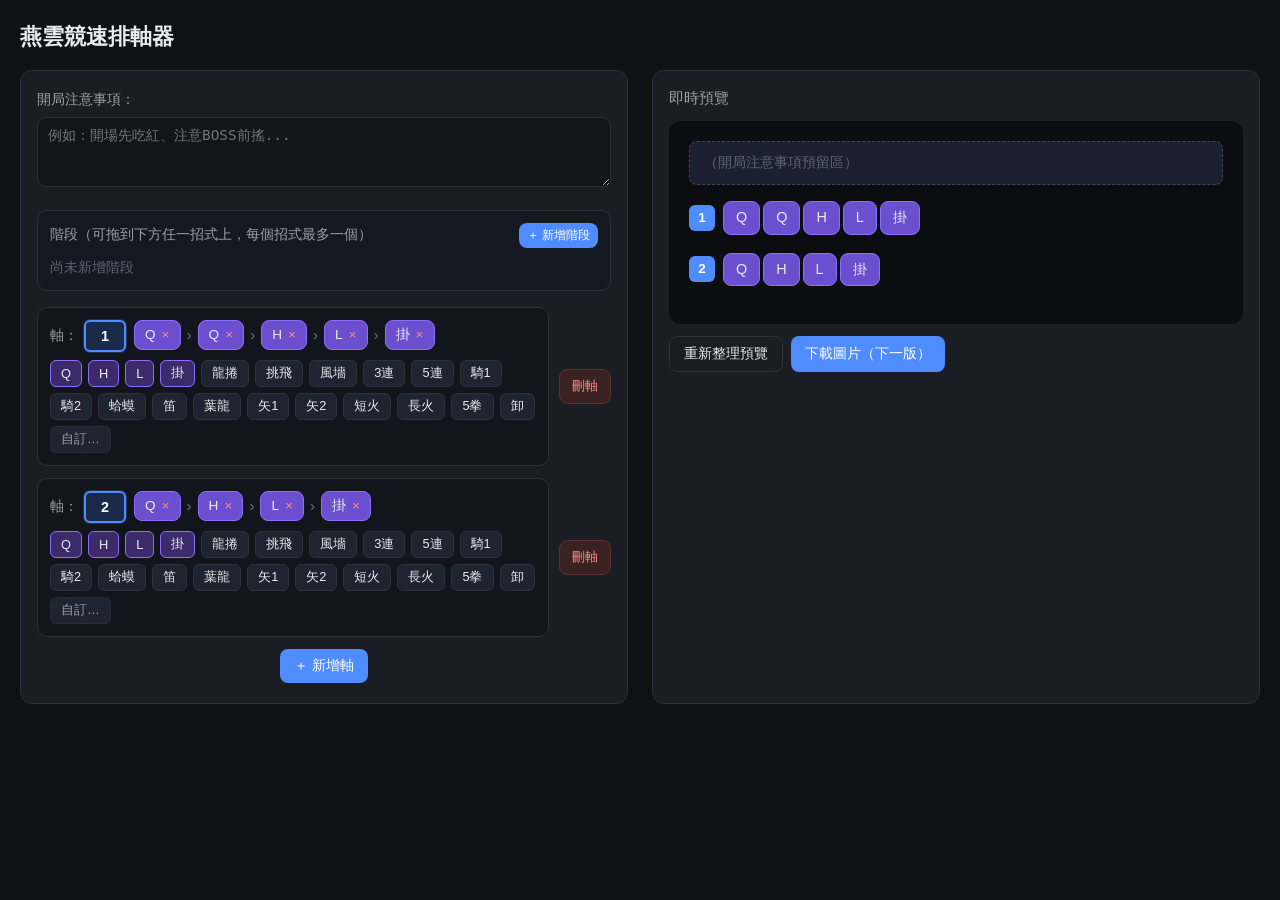
==== artifacts/燕雲競速排軸器.html @ fe33a979 "Export from Grok" ====
<!DOCTYPE html>
<html lang="zh-Hant">
<head>
  <meta charset="UTF-8" />
  <meta name="viewport" content="width=device-width, initial-scale=1.0" />
  <title>燕雲競速排軸器</title>
  <style>
    :root {
      --bg: #0f1115;
      --panel: #1a1d24;
      --border: #2c313c;
      --text: #e8eaed;
      --muted: #9aa0a6;
      --accent: #4f8cff;
      --phase: #2d3a4f;
      --move-bg: #252a35;
      --move-border: #3d4658;
      --number-bg: #4f8cff;
      --basic-move: #6b4fcf;
      --basic-move-border: #8b6fff;
    }

    * { box-sizing: border-box; margin: 0; padding: 0; }

    body {
      font-family: "Segoe UI", "Microsoft JhengHei", sans-serif;
      background: var(--bg);
      color: var(--text);
      line-height: 1.5;
      padding: 20px;
      min-height: 100vh;
    }

    h1 {
      font-size: 1.4rem;
      margin-bottom: 16px;
      font-weight: 600;
    }

    .layout {
      display: grid;
      grid-template-columns: 1fr 1fr;
      gap: 24px;
      max-width: 1400px;
      margin: 0 auto;
    }

    @media (max-width: 960px) {
      .layout { grid-template-columns: 1fr; }
    }

    .panel {
      background: var(--panel);
      border: 1px solid var(--border);
      border-radius: 12px;
      padding: 16px;
    }

    .panel h2 {
      font-size: 0.95rem;
      color: var(--muted);
      margin-bottom: 12px;
      font-weight: 500;
    }

    label {
      font-size: 0.85rem;
      color: var(--muted);
      white-space: nowrap;
    }

    textarea, input[type="text"] {
      background: #12151b;
      border: 1px solid var(--border);
      border-radius: 8px;
      color: var(--text);
      padding: 8px 10px;
      font-size: 0.9rem;
      outline: none;
    }

    textarea:focus, input:focus { border-color: var(--accent); }

    textarea {
      width: 100%;
      min-height: 70px;
      resize: vertical;
    }

    .section { margin-bottom: 16px; }

    /* ===== 階段獨立工具 ===== */
    .phase-tool {
      background: #141820;
      border: 1px solid var(--border);
      border-radius: 10px;
      padding: 12px;
      margin-bottom: 16px;
    }

    .phase-tool-header {
      display: flex;
      align-items: center;
      justify-content: space-between;
      gap: 8px;
      margin-bottom: 10px;
    }

    .phase-tool-header span {
      font-size: 0.85rem;
      color: var(--muted);
    }

    .phase-list {
      display: flex;
      flex-direction: column;
      gap: 8px;
    }

    .phase-item {
      display: flex;
      align-items: center;
      gap: 8px;
      background: #1a1f2a;
      border: 1px solid var(--border);
      border-radius: 8px;
      padding: 6px 8px;
    }

    .phase-item.dragging { opacity: 0.55; }

    .phase-handle {
      cursor: grab;
      color: var(--muted);
      font-size: 1rem;
      padding: 2px 4px;
      user-select: none;
      border-radius: 4px;
      flex-shrink: 0;
    }

    .phase-handle:active { cursor: grabbing; }
    .phase-handle:hover { color: var(--accent); background: #252b3a; }

    .phase-item input {
      flex: 1;
      min-width: 0;
      padding: 6px 8px;
    }

    .phase-meta {
      font-size: 0.72rem;
      color: var(--muted);
      white-space: nowrap;
      max-width: 120px;
      overflow: hidden;
      text-overflow: ellipsis;
    }

    /* ===== 軸區塊 ===== */
    .row-block {
      display: flex;
      align-items: stretch;
      gap: 10px;
      margin-bottom: 12px;
    }

    .row-editor {
      flex: 1;
      min-width: 0;
      background: #12151b;
      border: 1px solid var(--border);
      border-radius: 10px;
      padding: 12px;
    }

    .row-delete {
      display: flex;
      align-items: center;
      flex-shrink: 0;
    }

    .axis-moves {
      display: flex;
      align-items: flex-start;
      gap: 8px;
      flex-wrap: wrap;
      margin-bottom: 8px;
    }

    .axis-wrap {
      display: flex;
      align-items: center;
      gap: 6px;
      flex-shrink: 0;
    }

    /* 軸數字：更明顯可編輯 */
    .axis-wrap input {
      width: 42px;
      text-align: center;
      padding: 6px 4px;
      background: #1a2a4a;
      border: 2px solid var(--number-bg);
      color: #fff;
      font-weight: 700;
      border-radius: 6px;
      font-size: 0.9rem;
      cursor: text;
      box-shadow: 0 0 0 1px rgba(79, 140, 255, 0.25);
    }

    .axis-wrap input:hover {
      border-color: #7aa8ff;
      background: #1e3258;
    }

    .axis-wrap input:focus {
      border-color: #a0c0ff;
      background: #243a62;
      outline: none;
    }

    .moves {
      display: flex;
      flex-wrap: wrap;
      gap: 6px;
      align-items: center;
      flex: 1;
    }

    .move-tag {
      display: inline-flex;
      align-items: center;
      gap: 4px;
      background: var(--move-bg);
      border: 1px solid var(--move-border);
      border-radius: 8px;
      padding: 4px 8px 4px 10px;
      font-size: 0.85rem;
      transition: box-shadow 0.15s, border-color 0.15s;
    }

    .move-tag.basic-move {
      background: var(--basic-move);
      border-color: var(--basic-move-border);
    }

    .move-tag.drop-target {
      border-color: var(--accent);
      box-shadow: 0 0 0 2px rgba(79, 140, 255, 0.35);
    }

    .move-tag.has-phase {
      box-shadow: 0 0 0 1px rgba(122, 162, 255, 0.6);
    }

    .move-tag button {
      background: transparent;
      border: none;
      color: #ff8a8a;
      cursor: pointer;
      font-size: 0.85rem;
      line-height: 1;
      padding: 0 2px;
    }

    .moves-arrow {
      color: #6b7280;
      font-size: 0.95rem;
      user-select: none;
    }

    .move-picker {
      display: flex;
      flex-wrap: wrap;
      gap: 6px;
      margin-top: 4px;
    }

    .move-picker button {
      background: #1e2430;
      border: 1px solid var(--border);
      color: var(--text);
      border-radius: 6px;
      padding: 4px 10px;
      font-size: 0.8rem;
      cursor: pointer;
    }

    .move-picker button:hover {
      border-color: var(--accent);
      background: #252b3a;
    }

    .move-picker button.basic-pick {
      background: #3d2a6b;
      border-color: var(--basic-move-border);
    }

    .move-picker button.basic-pick:hover {
      background: #4a3580;
    }

    .move-picker .custom-btn {
      border-style: dashed;
      color: var(--muted);
    }

    .btn {
      background: var(--accent);
      color: white;
      border: none;
      border-radius: 8px;
      padding: 8px 14px;
      font-size: 0.85rem;
      cursor: pointer;
      font-weight: 500;
    }

    .btn:hover { filter: brightness(1.1); }

    .btn-secondary {
      background: transparent;
      border: 1px solid var(--border);
      color: var(--text);
    }

    .btn-danger {
      background: #3a2222;
      color: #ff8a8a;
      border: 1px solid #5a3030;
      padding: 8px 12px;
      font-size: 0.8rem;
      cursor: pointer;
      border-radius: 8px;
      white-space: nowrap;
    }

    .btn-danger:hover { background: #4a2a2a; }

    .btn-small {
      padding: 4px 8px;
      font-size: 0.75rem;
    }

    .add-axis-wrap {
      display: flex;
      justify-content: center;
      margin: 8px 0 4px;
    }

    .actions {
      display: flex;
      gap: 8px;
      margin-top: 12px;
      flex-wrap: wrap;
    }

    /* ===== 預覽 ===== */
    #preview {
      background: #0b0d11;
      border-radius: 12px;
      padding: 20px;
      min-height: 200px;
    }

    .preview-notes {
      background: #1a2030;
      border: 1px dashed #3a455c;
      border-radius: 8px;
      padding: 10px 14px;
      margin-bottom: 16px;
      font-size: 0.9rem;
      color: #c5cad3;
      white-space: pre-wrap;
      min-height: 40px;
    }

    .preview-notes:empty::before {
      content: "（開局注意事項預留區）";
      color: #5c6575;
    }

    .preview-row { margin-bottom: 18px; }

    .preview-combo-wrap { position: relative; }

    .preview-combo {
      display: flex;
      align-items: center;
      gap: 8px;
      flex-wrap: nowrap;
    }

    /* 基礎招式群組：緊密無箭頭 */
    .preview-combo .basic-group {
      display: inline-flex;
      align-items: center;
      gap: 3px;
    }

    .preview-number {
      background: var(--number-bg);
      color: white;
      font-weight: 700;
      font-size: 0.85rem;
      width: 26px;
      height: 26px;
      border-radius: 6px;
      display: flex;
      align-items: center;
      justify-content: center;
      flex-shrink: 0;
    }

    .preview-move {
      background: var(--move-bg);
      border: 1px solid var(--move-border);
      color: var(--text);
      padding: 5px 12px;
      border-radius: 8px;
      font-size: 0.9rem;
      font-weight: 500;
      flex-shrink: 0;
      position: relative;
    }

    .preview-move.basic-move {
      background: var(--basic-move);
      border-color: var(--basic-move-border);
    }

    .preview-arrow {
      color: #6b7280;
      font-size: 0.95rem;
      user-select: none;
      flex-shrink: 0;
    }

    .preview-phase {
      position: absolute;
      left: 0;
      background: var(--phase);
      color: #b8c4d8;
      font-size: 0.72rem;
      padding: 1px 10px;
      border-radius: 3px;
      line-height: 1.35;
      white-space: nowrap;
      pointer-events: none;
      z-index: 2;
    }
  </style>
</head>
<body>
  <h1>燕雲競速排軸器</h1>

  <div class="layout">
    <div class="panel">
      <div class="section">
        <div style="margin-bottom: 6px;">
          <label>開局注意事項：</label>
        </div>
        <textarea id="notesInput" placeholder="例如：開場先吃紅、注意BOSS前搖..."></textarea>
      </div>

      <div class="phase-tool">
        <div class="phase-tool-header">
          <span>階段（可拖到下方任一招式上，每個招式最多一個）</span>
          <button type="button" class="btn btn-small" id="btnAddPhase">＋ 新增階段</button>
        </div>
        <div class="phase-list" id="phaseList"></div>
      </div>

      <div id="rowsContainer"></div>

      <div class="add-axis-wrap">
        <button type="button" class="btn" id="btnAddRow">＋ 新增軸</button>
      </div>
    </div>

    <div class="panel">
      <h2>即時預覽</h2>
      <div id="preview"></div>
      <div class="actions" style="margin-top: 12px;">
        <button type="button" class="btn btn-secondary" id="btnRefreshPreview">重新整理預覽</button>
        <button type="button" class="btn" id="btnDownload">下載圖片（下一版）</button>
      </div>
    </div>
  </div>

  <script>
    // 招式清單（順序依需求）
    const MOVE_OPTIONS = [
      "Q", "H", "L", "掛",
      "龍捲", "挑飛", "風墻",
      "3連", "5連",
      "騎1", "騎2",
      "蛤蟆", "笛", "葉龍",
      "矢1", "矢2",
      "短火", "長火", "5拳", "卸"
    ];

    const BASIC_MOVES = new Set(["Q", "H", "L", "掛"]);

    let phaseIdSeq = 1;
    let phases = [];
    // 預設兩軸
    let rows = [
      { number: "1", moves: ["Q", "Q", "H", "L", "掛"] },
      { number: "2", moves: ["Q", "H", "L", "掛"] }
    ];
    let movePhase = {};
    let phaseLocation = {};
    let draggingPhaseId = null;

    function keyOf(r, m) { return r + ":" + m; }

    function isBasic(move) {
      return BASIC_MOVES.has(move);
    }

    function addPhase() {
      const id = "p" + (phaseIdSeq++);
      phases.push({ id: id, text: "" });
      renderPhases();
    }

    function removePhase(id) {
      phases = phases.filter(function (p) { return p.id !== id; });
      var loc = phaseLocation[id];
      if (loc) {
        delete movePhase[loc];
        delete phaseLocation[id];
      }
      renderPhases();
      renderEditor();
      renderPreview();
    }

    // 只更新資料與預覽，不重繪整個階段列表（避免輸入失焦）
    function updatePhaseText(id, text) {
      var p = phases.find(function (x) { return x.id === id; });
      if (p) p.text = text;
      // 只更新該列的 meta 顯示
      var meta = document.querySelector('[data-phase-meta="' + id + '"]');
      if (meta) {
        meta.textContent = describeLocation(phaseLocation[id]);
        meta.title = describeLocation(phaseLocation[id]);
      }
      renderPreview();
    }

    function assignPhaseToMove(phaseId, rowIndex, moveIndex) {
      var k = keyOf(rowIndex, moveIndex);
      var oldPhaseOnMove = movePhase[k];
      if (oldPhaseOnMove && oldPhaseOnMove !== phaseId) {
        delete phaseLocation[oldPhaseOnMove];
      }
      var oldLoc = phaseLocation[phaseId];
      if (oldLoc) delete movePhase[oldLoc];
      movePhase[k] = phaseId;
      phaseLocation[phaseId] = k;
      renderPhases();
      renderEditor();
      renderPreview();
    }

    function addRow() {
      rows.push({ number: String(rows.length + 1), moves: [] });
      renderEditor();
      renderPreview();
    }

    function removeRow(index) {
      var newMovePhase = {};
      var newPhaseLocation = {};
      Object.keys(movePhase).forEach(function (k) {
        var parts = k.split(":");
        var r = Number(parts[0]);
        var m = Number(parts[1]);
        if (r === index) return;
        var nr = r > index ? r - 1 : r;
        var nk = keyOf(nr, m);
        newMovePhase[nk] = movePhase[k];
        newPhaseLocation[movePhase[k]] = nk;
      });
      movePhase = newMovePhase;
      phaseLocation = newPhaseLocation;
      rows.splice(index, 1);
      rows.forEach(function (r, i) { r.number = String(i + 1); });
      renderPhases();
      renderEditor();
      renderPreview();
    }

    function addMove(rowIndex, moveName) {
      rows[rowIndex].moves.push(moveName);
      renderEditor();
      renderPreview();
    }

    function addCustomMove(rowIndex) {
      var name = window.prompt("請輸入自訂招式名稱：");
      if (name && name.trim()) {
        rows[rowIndex].moves.push(name.trim());
        renderEditor();
        renderPreview();
      }
    }

    function removeMove(rowIndex, moveIndex) {
      var next = {};
      var nextLoc = Object.assign({}, phaseLocation);
      Object.keys(movePhase).forEach(function (k) {
        var parts = k.split(":");
        var r = Number(parts[0]);
        var m = Number(parts[1]);
        if (r !== rowIndex) {
          next[k] = movePhase[k];
          return;
        }
        if (m === moveIndex) {
          delete nextLoc[movePhase[k]];
          return;
        }
        var nm = m > moveIndex ? m - 1 : m;
        var nk = keyOf(r, nm);
        next[nk] = movePhase[k];
        nextLoc[movePhase[k]] = nk;
      });
      movePhase = next;
      phaseLocation = nextLoc;
      rows[rowIndex].moves.splice(moveIndex, 1);
      renderPhases();
      renderEditor();
      renderPreview();
    }

    function updateNumber(rowIndex, value) {
      rows[rowIndex].number = value;
      renderPreview();
    }

    function escapeHtml(text) {
      var div = document.createElement("div");
      div.textContent = text;
      return div.innerHTML;
    }

    function getPhaseText(id) {
      var p = phases.find(function (x) { return x.id === id; });
      return p ? p.text : "";
    }

    function describeLocation(k) {
      if (!k) return "未放置";
      var parts = k.split(":");
      var r = Number(parts[0]);
      var m = Number(parts[1]);
      var row = rows[r];
      if (!row || !row.moves[m]) return "未放置";
      return "軸" + row.number + " · " + row.moves[m];
    }

    function onPhaseDragStart(e, phaseId) {
      draggingPhaseId = phaseId;
      e.dataTransfer.effectAllowed = "move";
      e.dataTransfer.setData("text/plain", phaseId);
      var item = e.target.closest(".phase-item");
      if (item) item.classList.add("dragging");
    }

    function onPhaseDragEnd() {
      draggingPhaseId = null;
      document.querySelectorAll(".phase-item.dragging").forEach(function (el) {
        el.classList.remove("dragging");
      });
      document.querySelectorAll(".move-tag.drop-target").forEach(function (el) {
        el.classList.remove("drop-target");
      });
    }

    function onMoveDragOver(e) {
      e.preventDefault();
      e.dataTransfer.dropEffect = "move";
      e.currentTarget.classList.add("drop-target");
    }

    function onMoveDragLeave(e) {
      e.currentTarget.classList.remove("drop-target");
    }

    function onMoveDrop(e, rowIndex, moveIndex) {
      e.preventDefault();
      e.currentTarget.classList.remove("drop-target");
      var phaseId = draggingPhaseId || e.dataTransfer.getData("text/plain");
      if (!phaseId) return;
      assignPhaseToMove(phaseId, rowIndex, moveIndex);
      draggingPhaseId = null;
    }

    function renderPhases() {
      var list = document.getElementById("phaseList");
      list.innerHTML = "";

      if (phases.length === 0) {
        list.innerHTML = '<div style="color:#5c6575;font-size:0.85rem">尚未新增階段</div>';
        return;
      }

      phases.forEach(function (p) {
        var loc = phaseLocation[p.id];
        var item = document.createElement("div");
        item.className = "phase-item";

        var handle = document.createElement("span");
        handle.className = "phase-handle";
        handle.draggable = true;
        handle.title = "拖到招式上";
        handle.textContent = "✥";
        handle.addEventListener("dragstart", function (e) { onPhaseDragStart(e, p.id); });
        handle.addEventListener("dragend", onPhaseDragEnd);

        var input = document.createElement("input");
        input.type = "text";
        input.value = p.text;
        input.placeholder = "例如 氣竭、二階段";
        input.addEventListener("input", function () {
          updatePhaseText(p.id, input.value);
        });

        var meta = document.createElement("span");
        meta.className = "phase-meta";
        meta.setAttribute("data-phase-meta", p.id);
        meta.title = describeLocation(loc);
        meta.textContent = describeLocation(loc);

        var del = document.createElement("button");
        del.type = "button";
        del.className = "btn-danger btn-small";
        del.textContent = "刪";
        del.addEventListener("click", function () { removePhase(p.id); });

        item.appendChild(handle);
        item.appendChild(input);
        item.appendChild(meta);
        item.appendChild(del);
        list.appendChild(item);
      });
    }

    function renderEditor() {
      var container = document.getElementById("rowsContainer");
      container.innerHTML = "";

      rows.forEach(function (row, rowIndex) {
        var block = document.createElement("div");
        block.className = "row-block";

        var editor = document.createElement("div");
        editor.className = "row-editor";

        var axisMoves = document.createElement("div");
        axisMoves.className = "axis-moves";

        var axisWrap = document.createElement("div");
        axisWrap.className = "axis-wrap";
        var axisLabel = document.createElement("label");
        axisLabel.textContent = "軸：";
        var axisInput = document.createElement("input");
        axisInput.type = "text";
        axisInput.value = row.number;
        axisInput.title = "可自行修改軸編號";
        axisInput.addEventListener("input", function () {
          updateNumber(rowIndex, axisInput.value);
        });
        axisWrap.appendChild(axisLabel);
        axisWrap.appendChild(axisInput);
        axisMoves.appendChild(axisWrap);

        var movesDiv = document.createElement("div");
        movesDiv.className = "moves";

        row.moves.forEach(function (move, moveIndex) {
          var k = keyOf(rowIndex, moveIndex);
          var has = !!movePhase[k];
          var tag = document.createElement("span");
          tag.className = "move-tag" + (has ? " has-phase" : "") + (isBasic(move) ? " basic-move" : "");
          tag.addEventListener("dragover", onMoveDragOver);
          tag.addEventListener("dragleave", onMoveDragLeave);
          tag.addEventListener("drop", function (e) { onMoveDrop(e, rowIndex, moveIndex); });

          var nameSpan = document.createElement("span");
          nameSpan.textContent = move;
          tag.appendChild(nameSpan);

          var delBtn = document.createElement("button");
          delBtn.type = "button";
          delBtn.title = "移除招式";
          delBtn.textContent = "×";
          delBtn.addEventListener("click", function () { removeMove(rowIndex, moveIndex); });
          tag.appendChild(delBtn);

          movesDiv.appendChild(tag);

          if (moveIndex < row.moves.length - 1) {
            var arrow = document.createElement("span");
            arrow.className = "moves-arrow";
            arrow.textContent = "›";
            movesDiv.appendChild(arrow);
          }
        });

        if (row.moves.length === 0) {
          var empty = document.createElement("span");
          empty.style.color = "#5c6575";
          empty.style.fontSize = "0.85rem";
          empty.textContent = "（尚未新增招式）";
          movesDiv.appendChild(empty);
        }

        axisMoves.appendChild(movesDiv);
        editor.appendChild(axisMoves);

        var picker = document.createElement("div");
        picker.className = "move-picker";
        MOVE_OPTIONS.forEach(function (opt) {
          var btn = document.createElement("button");
          btn.type = "button";
          btn.textContent = opt;
          if (isBasic(opt)) btn.className = "basic-pick";
          btn.addEventListener("click", function () { addMove(rowIndex, opt); });
          picker.appendChild(btn);
        });
        var customBtn = document.createElement("button");
        customBtn.type = "button";
        customBtn.className = "custom-btn";
        customBtn.textContent = "自訂…";
        customBtn.addEventListener("click", function () { addCustomMove(rowIndex); });
        picker.appendChild(customBtn);
        editor.appendChild(picker);

        block.appendChild(editor);

        var delWrap = document.createElement("div");
        delWrap.className = "row-delete";
        var delAxisBtn = document.createElement("button");
        delAxisBtn.type = "button";
        delAxisBtn.className = "btn-danger";
        delAxisBtn.textContent = "刪軸";
        delAxisBtn.addEventListener("click", function () { removeRow(rowIndex); });
        delWrap.appendChild(delAxisBtn);
        block.appendChild(delWrap);

        container.appendChild(block);
      });
    }

    /** 判斷兩招之間是否應省略箭頭（連續基礎招式） */
    function shouldSkipArrow(moves, i) {
      return isBasic(moves[i]) && isBasic(moves[i + 1]);
    }

    function renderPreview() {
      var preview = document.getElementById("preview");
      var notes = document.getElementById("notesInput").value.trim();

      var html = '<div class="preview-notes">' + (notes ? escapeHtml(notes) : "") + "</div>";

      rows.forEach(function (row, rowIndex) {
        var moves = row.moves;
        var stackLevel = moves.map(function () { return 0; });
        for (var i = 0; i < moves.length; i++) {
          var pid = movePhase[keyOf(rowIndex, i)];
          if (!pid || !getPhaseText(pid).trim()) continue;
          var prevPid = i > 0 ? movePhase[keyOf(rowIndex, i - 1)] : null;
          if (i > 0 && prevPid && getPhaseText(prevPid).trim()) {
            stackLevel[i] = stackLevel[i - 1] + 1;
          } else {
            stackLevel[i] = 0;
          }
        }
        var maxStack = 0;
        stackLevel.forEach(function (lv) { if (lv > maxStack) maxStack = lv; });
        var hasAnyPhase = moves.some(function (_, mi) {
          var id = movePhase[keyOf(rowIndex, mi)];
          return id && getPhaseText(id).trim();
        });
        var phaseUnit = 18;
        var topPad = hasAnyPhase ? (maxStack + 1) * phaseUnit + 4 : 0;

        html += '<div class="preview-row">';
        html += '<div class="preview-combo-wrap" style="padding-top:' + topPad + 'px" data-row="' + rowIndex + '">';
        html += '<div class="preview-combo">';
        html += '<div class="preview-number">' + escapeHtml(row.number || "•") + "</div>";

        // 輸出招式；連續基礎招式之間不加箭頭，並用較小 gap 的 group 包起來
        var i = 0;
        while (i < moves.length) {
          if (isBasic(moves[i])) {
            // 吃掉一整段連續基礎招式
            var j = i;
            while (j < moves.length && isBasic(moves[j])) j++;
            html += '<span class="basic-group">';
            for (var k = i; k < j; k++) {
              html += '<div class="preview-move basic-move" data-move="' + k + '">' +
                escapeHtml(moves[k]) + "</div>";
            }
            html += "</span>";
            if (j < moves.length) {
              html += '<span class="preview-arrow">›</span>';
            }
            i = j;
          } else {
            html += '<div class="preview-move" data-move="' + i + '">' +
              escapeHtml(moves[i]) + "</div>";
            if (i < moves.length - 1) {
              html += '<span class="preview-arrow">›</span>';
            }
            i++;
          }
        }

        html += "</div>";

        moves.forEach(function (move, moveIndex) {
          var pid2 = movePhase[keyOf(rowIndex, moveIndex)];
          var text = pid2 ? getPhaseText(pid2).trim() : "";
          if (!text) return;
          var level = stackLevel[moveIndex];
          var top = topPad - (level + 1) * phaseUnit;
          html += '<div class="preview-phase" data-row="' + rowIndex +
            '" data-move="' + moveIndex + '" style="top:' + top + 'px">' +
            escapeHtml(text) + "</div>";
        });

        html += "</div></div>";
      });

      preview.innerHTML = html;

      preview.querySelectorAll(".preview-combo-wrap").forEach(function (wrap) {
        var moveEls = wrap.querySelectorAll(".preview-move");
        var wrapRect = wrap.getBoundingClientRect();
        moveEls.forEach(function (moveEl) {
          var moveIndex = Number(moveEl.getAttribute("data-move"));
          var phaseEl = wrap.querySelector('.preview-phase[data-move="' + moveIndex + '"]');
          if (!phaseEl) return;
          var moveRect = moveEl.getBoundingClientRect();
          phaseEl.style.left = (moveRect.left - wrapRect.left) + "px";
        });
      });
    }

    // 綁定頂部按鈕（避免 inline 被擋）
    document.getElementById("btnAddPhase").addEventListener("click", addPhase);
    document.getElementById("btnAddRow").addEventListener("click", addRow);
    document.getElementById("btnRefreshPreview").addEventListener("click", renderPreview);
    document.getElementById("btnDownload").addEventListener("click", function () {
      alert("下一版加入下載圖片");
    });
    document.getElementById("notesInput").addEventListener("input", renderPreview);

    renderPhases();
    renderEditor();
    renderPreview();
  </script>
</body>
</html>
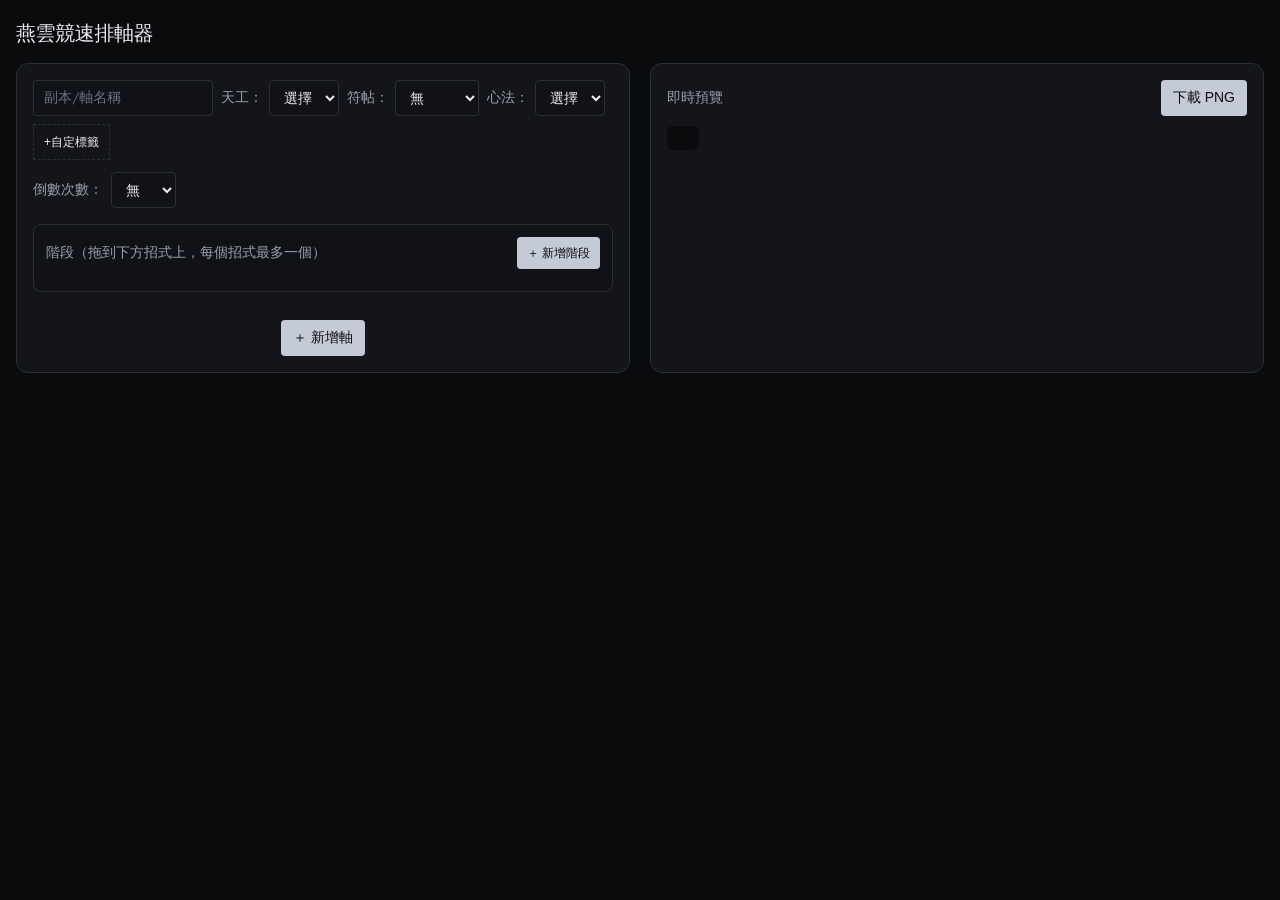
==== commit 0ea5422b: "Tighten preview spacing, custom tags, and new moves Remove opening notes label, add 副本/軸名稱 placehold" ====
--- a/artifacts/燕雲競速排軸器.html
+++ b/artifacts/燕雲競速排軸器.html
@@ -6,963 +6,969 @@
   <title>燕雲競速排軸器</title>
   <style>
     :root {
-      --bg: #0f1115;
-      --panel: #1a1d24;
-      --border: #2c313c;
-      --text: #e8eaed;
-      --muted: #9aa0a6;
-      --accent: #4f8cff;
+      --ink: #0a0b0d;
+      --surface: #13151a;
+      --elevated: #1a1d24;
+      --well: #101218;
+      --fg: #eceef2;
+      --muted: #9aa0ab;
+      --subtle: #6e7480;
+      --line: #2a2f3a;
+      --accent: #c5cbd6;
+      --accent-fg: #0a0b0d;
+      --axis: #4f8cff;
+      --axis-well: #16233c;
+      --basic: #6b4fcf;
+      --basic-edge: #8b6fff;
       --phase: #2d3a4f;
-      --move-bg: #252a35;
-      --move-border: #3d4658;
-      --number-bg: #4f8cff;
-      --basic-move: #6b4fcf;
-      --basic-move-border: #8b6fff;
-    }
-
+      --phase-fg: #c3cddc;
+      --danger: #e07a7a;
+      --danger-bg: #3a2222;
+      --danger-edge: #5a3030;
+      --cd: #d4a017;
+      --dungeon: #9b1c1c;
+      --dungeon-edge: #c23a3a;
+      --dungeon-fg: #ffe8e8;
+      --r-xs: 4px;
+      --r-sm: 8px;
+      --r-md: 12px;
+    }
     * { box-sizing: border-box; margin: 0; padding: 0; }
-
-    body {
-      font-family: "Segoe UI", "Microsoft JhengHei", sans-serif;
-      background: var(--bg);
-      color: var(--text);
-      line-height: 1.5;
-      padding: 20px;
-      min-height: 100vh;
-    }
-
-    h1 {
-      font-size: 1.4rem;
-      margin-bottom: 16px;
-      font-weight: 600;
-    }
-
+    html, body {
+      min-height: 100%;
+      background: var(--ink);
+      color: var(--fg);
+      font-family: "Microsoft JhengHei", "PingFang TC", "WenQuanYi Zen Hei", "Noto Sans TC", "Segoe UI", system-ui, sans-serif;
+    }
+    button:not(:disabled), [role="button"]:not(:disabled) { cursor: pointer; }
+    button:disabled { opacity: 0.6; cursor: not-allowed; }
+    input, select { font-family: inherit; color: var(--fg); }
+    body { padding: 20px 16px; }
+    h1 { font-size: 1.25rem; font-weight: 600; margin-bottom: 16px; letter-spacing: -0.02em; }
     .layout {
       display: grid;
       grid-template-columns: 1fr 1fr;
-      gap: 24px;
+      gap: 20px;
       max-width: 1400px;
       margin: 0 auto;
     }
-
-    @media (max-width: 960px) {
-      .layout { grid-template-columns: 1fr; }
-    }
-
+    @media (max-width: 960px) { .layout { grid-template-columns: 1fr; } }
     .panel {
-      background: var(--panel);
-      border: 1px solid var(--border);
-      border-radius: 12px;
+      background: var(--surface);
+      border: 1px solid var(--line);
+      border-radius: var(--r-md);
       padding: 16px;
     }
-
-    .panel h2 {
-      font-size: 0.95rem;
-      color: var(--muted);
-      margin-bottom: 12px;
-      font-weight: 500;
-    }
-
-    label {
-      font-size: 0.85rem;
-      color: var(--muted);
-      white-space: nowrap;
-    }
-
-    textarea, input[type="text"] {
-      background: #12151b;
-      border: 1px solid var(--border);
-      border-radius: 8px;
-      color: var(--text);
-      padding: 8px 10px;
-      font-size: 0.9rem;
+    .panel h2 { font-size: 0.875rem; color: var(--muted); font-weight: 500; }
+    label, .lbl { font-size: 0.875rem; color: var(--muted); white-space: nowrap; }
+    input[type="text"], select {
+      height: 36px;
+      background: var(--well);
+      border: 1px solid var(--line);
+      border-radius: var(--r-xs);
+      padding: 0 10px;
+      font-size: 0.875rem;
       outline: none;
     }
-
-    textarea:focus, input:focus { border-color: var(--accent); }
-
-    textarea {
-      width: 100%;
-      min-height: 70px;
-      resize: vertical;
-    }
-
-    .section { margin-bottom: 16px; }
-
-    /* ===== 階段獨立工具 ===== */
-    .phase-tool {
-      background: #141820;
-      border: 1px solid var(--border);
-      border-radius: 10px;
+    input[type="text"]:focus, select:focus { border-color: var(--accent); }
+    input::placeholder { color: var(--subtle); }
+    .row { display: flex; flex-wrap: wrap; align-items: center; gap: 8px; }
+    .opening { margin-bottom: 16px; display: flex; flex-direction: column; gap: 12px; }
+    .field { display: flex; align-items: center; gap: 6px; }
+    .btn {
+      display: inline-flex; align-items: center; gap: 4px;
+      background: var(--accent); color: var(--accent-fg);
+      border: none; border-radius: var(--r-xs);
+      padding: 0 12px; height: 36px;
+      font-size: 0.875rem; font-weight: 500;
+    }
+    .btn:hover { filter: brightness(1.06); }
+    .btn-sm { height: 32px; padding: 0 10px; font-size: 0.75rem; }
+    .btn-ghost {
+      background: transparent; color: var(--fg);
+      border: 1px solid var(--line);
+    }
+    .btn-danger {
+      background: var(--danger-bg); color: var(--danger);
+      border: 1px solid var(--danger-edge);
+      border-radius: var(--r-xs); padding: 0 12px; height: 36px;
+      font-size: 0.875rem; white-space: nowrap;
+    }
+    .btn-danger:hover { filter: brightness(1.1); }
+    .btn-tiny { height: 28px; padding: 0 8px; font-size: 0.75rem; }
+    .cd-box, .phase-tool, .axis-editor {
+      background: var(--well);
+      border: 1px solid var(--line);
+      border-radius: var(--r-sm);
       padding: 12px;
-      margin-bottom: 16px;
-    }
-
-    .phase-tool-header {
-      display: flex;
-      align-items: center;
-      justify-content: space-between;
-      gap: 8px;
-      margin-bottom: 10px;
-    }
-
-    .phase-tool-header span {
-      font-size: 0.85rem;
-      color: var(--muted);
-    }
-
-    .phase-list {
-      display: flex;
-      flex-direction: column;
-      gap: 8px;
-    }
-
+    }
+    .phase-tool { margin-bottom: 16px; }
+    .phase-head, .preview-head {
+      display: flex; align-items: center; justify-content: space-between;
+      gap: 8px; margin-bottom: 10px;
+    }
+    .phase-list, .axis-list { display: flex; flex-direction: column; gap: 8px; }
     .phase-item {
-      display: flex;
-      align-items: center;
-      gap: 8px;
-      background: #1a1f2a;
-      border: 1px solid var(--border);
-      border-radius: 8px;
-      padding: 6px 8px;
-    }
-
-    .phase-item.dragging { opacity: 0.55; }
-
+      display: flex; align-items: center; gap: 8px;
+      background: var(--elevated); border: 1px solid var(--line);
+      border-radius: var(--r-xs); padding: 6px 8px;
+    }
     .phase-handle {
-      cursor: grab;
-      color: var(--muted);
-      font-size: 1rem;
-      padding: 2px 4px;
-      user-select: none;
-      border-radius: 4px;
-      flex-shrink: 0;
-    }
-
+      cursor: grab; color: var(--muted); user-select: none;
+      font-size: 1rem; padding: 2px 4px; flex-shrink: 0;
+    }
     .phase-handle:active { cursor: grabbing; }
-    .phase-handle:hover { color: var(--accent); background: #252b3a; }
-
-    .phase-item input {
-      flex: 1;
-      min-width: 0;
-      padding: 6px 8px;
-    }
-
+    .phase-item input { flex: 1; min-width: 0; height: 32px; }
     .phase-meta {
-      font-size: 0.72rem;
-      color: var(--muted);
-      white-space: nowrap;
-      max-width: 120px;
-      overflow: hidden;
-      text-overflow: ellipsis;
-    }
-
-    /* ===== 軸區塊 ===== */
-    .row-block {
-      display: flex;
-      align-items: stretch;
-      gap: 10px;
-      margin-bottom: 12px;
-    }
-
-    .row-editor {
-      flex: 1;
-      min-width: 0;
-      background: #12151b;
-      border: 1px solid var(--border);
-      border-radius: 10px;
-      padding: 12px;
-    }
-
-    .row-delete {
-      display: flex;
-      align-items: center;
-      flex-shrink: 0;
-    }
-
-    .axis-moves {
-      display: flex;
-      align-items: flex-start;
-      gap: 8px;
-      flex-wrap: wrap;
-      margin-bottom: 8px;
-    }
-
-    .axis-wrap {
-      display: flex;
-      align-items: center;
-      gap: 6px;
-      flex-shrink: 0;
-    }
-
-    /* 軸數字：更明顯可編輯 */
-    .axis-wrap input {
-      width: 42px;
-      text-align: center;
-      padding: 6px 4px;
-      background: #1a2a4a;
-      border: 2px solid var(--number-bg);
-      color: #fff;
-      font-weight: 700;
-      border-radius: 6px;
-      font-size: 0.9rem;
-      cursor: text;
-      box-shadow: 0 0 0 1px rgba(79, 140, 255, 0.25);
-    }
-
-    .axis-wrap input:hover {
-      border-color: #7aa8ff;
-      background: #1e3258;
-    }
-
-    .axis-wrap input:focus {
-      border-color: #a0c0ff;
-      background: #243a62;
-      outline: none;
-    }
-
-    .moves {
-      display: flex;
-      flex-wrap: wrap;
-      gap: 6px;
-      align-items: center;
-      flex: 1;
-    }
-
-    .move-tag {
-      display: inline-flex;
-      align-items: center;
-      gap: 4px;
-      background: var(--move-bg);
-      border: 1px solid var(--move-border);
-      border-radius: 8px;
-      padding: 4px 8px 4px 10px;
-      font-size: 0.85rem;
-      transition: box-shadow 0.15s, border-color 0.15s;
-    }
-
-    .move-tag.basic-move {
-      background: var(--basic-move);
-      border-color: var(--basic-move-border);
-    }
-
-    .move-tag.drop-target {
-      border-color: var(--accent);
-      box-shadow: 0 0 0 2px rgba(79, 140, 255, 0.35);
-    }
-
-    .move-tag.has-phase {
-      box-shadow: 0 0 0 1px rgba(122, 162, 255, 0.6);
-    }
-
-    .move-tag button {
-      background: transparent;
-      border: none;
-      color: #ff8a8a;
-      cursor: pointer;
-      font-size: 0.85rem;
-      line-height: 1;
-      padding: 0 2px;
-    }
-
-    .moves-arrow {
-      color: #6b7280;
-      font-size: 0.95rem;
-      user-select: none;
-    }
-
-    .move-picker {
-      display: flex;
-      flex-wrap: wrap;
-      gap: 6px;
-      margin-top: 4px;
-    }
-
-    .move-picker button {
-      background: #1e2430;
-      border: 1px solid var(--border);
-      color: var(--text);
-      border-radius: 6px;
-      padding: 4px 10px;
-      font-size: 0.8rem;
-      cursor: pointer;
-    }
-
-    .move-picker button:hover {
-      border-color: var(--accent);
-      background: #252b3a;
-    }
-
-    .move-picker button.basic-pick {
-      background: #3d2a6b;
-      border-color: var(--basic-move-border);
-    }
-
-    .move-picker button.basic-pick:hover {
-      background: #4a3580;
-    }
-
-    .move-picker .custom-btn {
-      border-style: dashed;
-      color: var(--muted);
-    }
-
-    .btn {
-      background: var(--accent);
-      color: white;
-      border: none;
-      border-radius: 8px;
-      padding: 8px 14px;
-      font-size: 0.85rem;
-      cursor: pointer;
-      font-weight: 500;
-    }
-
-    .btn:hover { filter: brightness(1.1); }
-
-    .btn-secondary {
-      background: transparent;
-      border: 1px solid var(--border);
-      color: var(--text);
-    }
-
-    .btn-danger {
-      background: #3a2222;
-      color: #ff8a8a;
-      border: 1px solid #5a3030;
-      padding: 8px 12px;
-      font-size: 0.8rem;
-      cursor: pointer;
-      border-radius: 8px;
-      white-space: nowrap;
-    }
-
-    .btn-danger:hover { background: #4a2a2a; }
-
-    .btn-small {
-      padding: 4px 8px;
-      font-size: 0.75rem;
-    }
-
-    .add-axis-wrap {
-      display: flex;
-      justify-content: center;
-      margin: 8px 0 4px;
-    }
-
-    .actions {
-      display: flex;
-      gap: 8px;
-      margin-top: 12px;
-      flex-wrap: wrap;
-    }
-
-    /* ===== 預覽 ===== */
-    #preview {
-      background: #0b0d11;
-      border-radius: 12px;
-      padding: 20px;
-      min-height: 200px;
-    }
-
-    .preview-notes {
-      background: #1a2030;
-      border: 1px dashed #3a455c;
-      border-radius: 8px;
-      padding: 10px 14px;
-      margin-bottom: 16px;
-      font-size: 0.9rem;
-      color: #c5cad3;
-      white-space: pre-wrap;
-      min-height: 40px;
-    }
-
-    .preview-notes:empty::before {
-      content: "（開局注意事項預留區）";
-      color: #5c6575;
-    }
-
-    .preview-row { margin-bottom: 18px; }
-
-    .preview-combo-wrap { position: relative; }
-
-    .preview-combo {
-      display: flex;
-      align-items: center;
-      gap: 8px;
-      flex-wrap: nowrap;
-    }
-
-    /* 基礎招式群組：緊密無箭頭 */
-    .preview-combo .basic-group {
-      display: inline-flex;
-      align-items: center;
-      gap: 3px;
-    }
-
-    .preview-number {
-      background: var(--number-bg);
-      color: white;
-      font-weight: 700;
-      font-size: 0.85rem;
-      width: 26px;
-      height: 26px;
-      border-radius: 6px;
-      display: flex;
-      align-items: center;
-      justify-content: center;
-      flex-shrink: 0;
-    }
-
-    .preview-move {
-      background: var(--move-bg);
-      border: 1px solid var(--move-border);
-      color: var(--text);
-      padding: 5px 12px;
-      border-radius: 8px;
-      font-size: 0.9rem;
-      font-weight: 500;
-      flex-shrink: 0;
-      position: relative;
-    }
-
-    .preview-move.basic-move {
-      background: var(--basic-move);
-      border-color: var(--basic-move-border);
-    }
-
-    .preview-arrow {
-      color: #6b7280;
-      font-size: 0.95rem;
-      user-select: none;
-      flex-shrink: 0;
-    }
-
-    .preview-phase {
-      position: absolute;
-      left: 0;
-      background: var(--phase);
-      color: #b8c4d8;
-      font-size: 0.72rem;
-      padding: 1px 10px;
-      border-radius: 3px;
-      line-height: 1.35;
-      white-space: nowrap;
-      pointer-events: none;
-      z-index: 2;
-    }
+      font-size: 0.7rem; color: var(--subtle); white-space: nowrap;
+      max-width: 120px; overflow: hidden; text-overflow: ellipsis;
+    }
+    .axis-block { display: flex; align-items: stretch; gap: 10px; }
+    .axis-editor { flex: 1; min-width: 0; }
+    .axis-del { display: flex; align-items: center; flex-shrink: 0; }
+    .axis-top { display: flex; flex-wrap: wrap; align-items: flex-start; gap: 8px; margin-bottom: 8px; }
+    .axis-num {
+      width: 44px; text-align: center; font-weight: 700;
+      background: var(--axis-well) !important;
+      border: 2px solid var(--axis) !important;
+    }
+    .moves { display: flex; flex-wrap: wrap; align-items: center; gap: 6px; flex: 1; min-height: 32px; }
+    .tag {
+      display: inline-flex; align-items: center; gap: 4px;
+      border: 1px solid var(--line); background: var(--elevated);
+      border-radius: var(--r-xs); padding: 3px 6px 3px 8px; font-size: 0.75rem;
+    }
+    .tag.basic { background: var(--basic); border-color: var(--basic-edge); }
+    .tag.has-phase { box-shadow: 0 0 0 1px rgba(79,140,255,.7); }
+    .tag.drop { box-shadow: 0 0 0 2px var(--axis); }
+    .tag button {
+      background: none; border: none; color: var(--danger);
+      font-size: 0.85rem; line-height: 1; padding: 0 2px;
+    }
+    .arrow { color: var(--subtle); user-select: none; }
+    .picker { display: flex; flex-wrap: wrap; gap: 6px; }
+    .picker button {
+      background: var(--elevated); border: 1px solid var(--line);
+      color: var(--fg); border-radius: var(--r-xs);
+      padding: 4px 8px; font-size: 0.75rem;
+    }
+    .picker button:hover { border-color: var(--accent); }
+    .picker button.basic { background: rgba(107,79,207,.4); border-color: var(--basic-edge); }
+    .picker button.basic:hover { background: rgba(107,79,207,.7); }
+    .picker .custom { border-style: dashed; color: var(--muted); }
+    .add-axis { display: flex; justify-content: center; margin-top: 12px; }
+    .err { font-size: 0.75rem; color: var(--danger); }
+    #preview-root { background: var(--ink); border-radius: 6px; padding: 12px 16px; width: fit-content; max-width: 100%; }
+    .meta-row { display: flex; flex-wrap: wrap; align-items: center; gap: 6px; margin-bottom: 12px; width: fit-content; }
+    .chip {
+      border: 1px solid var(--line); background: var(--elevated); color: var(--muted);
+      border-radius: var(--r-xs); padding: 4px 8px; font-size: 0.75rem; line-height: 1; white-space: nowrap;
+    }
+    .chip.dungeon { background: var(--dungeon); border-color: var(--dungeon-edge); color: var(--dungeon-fg); }
+    .cd-row { display: flex; flex-wrap: wrap; align-items: center; gap: 8px; margin-bottom: 16px; }
+    .cd-count {
+      display: inline-flex; align-items: center; gap: 6px;
+      border: 1px solid var(--line); background: var(--elevated);
+      border-radius: var(--r-xs); padding: 4px 8px;
+    }
+    .cd-count svg { color: var(--cd); }
+    .cd-num { color: var(--cd); font-size: 11px; font-weight: 700; margin-right: 2px; font-variant-numeric: tabular-nums; }
+    .axis-preview { position: relative; margin-bottom: 2px; }
+    .combo { display: flex; flex-wrap: nowrap; align-items: center; gap: 8px; }
+    .basic-group { display: inline-flex; align-items: center; gap: 2px; }
+    .p-num {
+      min-width: 28px; height: 28px; padding: 0 6px;
+      display: inline-flex; align-items: center; justify-content: center;
+      background: var(--axis); color: var(--fg); font-weight: 700; font-size: 0.75rem;
+      border-radius: var(--r-xs); flex-shrink: 0;
+    }
+    .p-move {
+      display: inline-flex; align-items: center; justify-content: center;
+      border: 1px solid var(--line); background: var(--elevated); color: var(--fg);
+      border-radius: var(--r-xs); padding: 4px 8px; font-size: 0.875rem; font-weight: 500;
+      line-height: 1; white-space: nowrap; flex-shrink: 0;
+    }
+    .p-move.basic { background: var(--basic); border-color: var(--basic-edge); }
+    .p-phase {
+      position: absolute; left: 0; pointer-events: none; white-space: nowrap;
+      background: var(--phase); color: var(--phase-fg); font-size: 11px;
+      line-height: 1; padding: 1px 8px; border-radius: var(--r-xs);
+    }
+    .hint { font-size: 0.8rem; color: var(--subtle); }
+    .cd-count-input {
+      width: 28px; height: 24px; text-align: center; font-weight: 700; font-size: 0.75rem;
+      background: var(--ink); border: 1px solid rgba(212,160,23,.5); color: var(--cd);
+      border-radius: 4px; outline: none;
+    }
+    .cd-count-input:focus { border-color: var(--cd); }
   </style>
 </head>
 <body>
-  <h1>燕雲競速排軸器</h1>
-
-  <div class="layout">
-    <div class="panel">
-      <div class="section">
-        <div style="margin-bottom: 6px;">
-          <label>開局注意事項：</label>
+  <div style="max-width:1400px;margin:0 auto;">
+    <h1>燕雲競速排軸器</h1>
+    <div class="layout">
+      <section class="panel">
+        <div class="opening">
+          <div class="row" id="metaRow">
+            <input id="dungeonName" type="text" placeholder="副本/軸名稱" style="min-width:160px;flex:1" />
+            <div class="field"><span class="lbl">天工：</span>
+              <select id="tiangong">
+                <option value="">選擇</option>
+                <option value="純火">純火</option>
+                <option value="火毒">火毒</option>
+                <option value="純毒">純毒</option>
+                <option value="毒火">毒火</option>
+              </select>
+            </div>
+            <div class="field"><span class="lbl">符帖：</span>
+              <select id="futie">
+                <option value="無">無</option>
+                <option value="鬼掣帖">鬼掣帖</option>
+                <option value="蝕淵帖">蝕淵帖</option>
+                <option value="存煞帖">存煞帖</option>
+                <option value="行藏帖">行藏帖</option>
+                <option value="懸解帖">懸解帖</option>
+                <option value="明鑒帖">明鑒帖</option>
+              </select>
+            </div>
+            <div class="field"><span class="lbl">心法：</span>
+              <select id="xinfa">
+                <option value="">選擇</option>
+                <option value="斷石">斷石</option>
+                <option value="春雷">春雷</option>
+                <option value="所恨">所恨</option>
+              </select>
+            </div>
+            <span id="customTagFields" class="row"></span>
+            <button type="button" class="btn-ghost" id="btnAddTag" style="height:36px;padding:0 10px;font-size:0.75rem;border-style:dashed">+自定標籤</button>
+          </div>
+          <div class="row">
+            <span class="lbl">倒數次數：</span>
+            <select id="countdownCount">
+              <option value="0">無</option>
+              <option value="1">1次</option>
+              <option value="2">2次</option>
+              <option value="3">3次</option>
+              <option value="4">4次</option>
+            </select>
+          </div>
+          <div id="countdownEditor" hidden></div>
         </div>
-        <textarea id="notesInput" placeholder="例如：開場先吃紅、注意BOSS前搖..."></textarea>
-      </div>
-
-      <div class="phase-tool">
-        <div class="phase-tool-header">
-          <span>階段（可拖到下方任一招式上，每個招式最多一個）</span>
-          <button type="button" class="btn btn-small" id="btnAddPhase">＋ 新增階段</button>
+
+        <div class="phase-tool">
+          <div class="phase-head">
+            <span class="lbl">階段（拖到下方招式上，每個招式最多一個）</span>
+            <button type="button" class="btn btn-sm" id="btnAddPhase">＋ 新增階段</button>
+          </div>
+          <div class="phase-list" id="phaseList"></div>
         </div>
-        <div class="phase-list" id="phaseList"></div>
-      </div>
-
-      <div id="rowsContainer"></div>
-
-      <div class="add-axis-wrap">
-        <button type="button" class="btn" id="btnAddRow">＋ 新增軸</button>
-      </div>
-    </div>
-
-    <div class="panel">
-      <h2>即時預覽</h2>
-      <div id="preview"></div>
-      <div class="actions" style="margin-top: 12px;">
-        <button type="button" class="btn btn-secondary" id="btnRefreshPreview">重新整理預覽</button>
-        <button type="button" class="btn" id="btnDownload">下載圖片（下一版）</button>
-      </div>
+
+        <div class="axis-list" id="rowsContainer"></div>
+        <div class="add-axis">
+          <button type="button" class="btn" id="btnAddRow">＋ 新增軸</button>
+        </div>
+      </section>
+
+      <section class="panel">
+        <div class="preview-head">
+          <h2>即時預覽</h2>
+          <div class="row">
+            <span class="err" id="exportErr"></span>
+            <button type="button" class="btn" id="btnDownload">下載 PNG</button>
+          </div>
+        </div>
+        <div id="preview-root"></div>
+      </section>
     </div>
   </div>
 
   <script>
-    // 招式清單（順序依需求）
-    const MOVE_OPTIONS = [
-      "Q", "H", "L", "掛",
-      "龍捲", "挑飛", "風墻",
-      "3連", "5連",
-      "騎1", "騎2",
-      "蛤蟆", "笛", "葉龍",
-      "矢1", "矢2",
-      "短火", "長火", "5拳", "卸"
-    ];
-
-    const BASIC_MOVES = new Set(["Q", "H", "L", "掛"]);
-
-    let phaseIdSeq = 1;
-    let phases = [];
-    // 預設兩軸
-    let rows = [
-      { number: "1", moves: ["Q", "Q", "H", "L", "掛"] },
-      { number: "2", moves: ["Q", "H", "L", "掛"] }
-    ];
-    let movePhase = {};
-    let phaseLocation = {};
-    let draggingPhaseId = null;
-
-    function keyOf(r, m) { return r + ":" + m; }
-
-    function isBasic(move) {
-      return BASIC_MOVES.has(move);
-    }
-
-    function addPhase() {
-      const id = "p" + (phaseIdSeq++);
-      phases.push({ id: id, text: "" });
+    const AXIS_MOVES = ["Q","H","L","飛天","掛","龍捲","挑飛","風墻","3連","5連","騎1","騎2","蛤蟆","笛","葉龍","矢1","矢2","短火","長火","5拳","解","鐘","卸","閃"];
+    const BASIC_MOVES = new Set(["Q","H","L","飛天","掛"]);
+    const COUNTDOWN_MOVES = ["酒","笛","風墻","鵝","鐘","Q"];
+    const COUNTDOWN_BASIC = new Set(["Q"]);
+    const COUNTDOWN_OPTIONS = [{value:0,label:"無"},{value:1,label:"1次"},{value:2,label:"2次"},{value:3,label:"3次"},{value:4,label:"4次"}];
+
+    const FONT = '600 14px "Microsoft JhengHei","PingFang TC","WenQuanYi Zen Hei","Noto Sans TC",sans-serif';
+    const FONT_SM = '500 12px "Microsoft JhengHei","PingFang TC","WenQuanYi Zen Hei","Noto Sans TC",sans-serif';
+    const FONT_XS = '700 12px "Microsoft JhengHei","PingFang TC","WenQuanYi Zen Hei","Noto Sans TC",sans-serif';
+    const C = {
+      fg:"#eceef2", muted:"#9aa0ab", elevated:"#1a1d24", line:"#2a2f3a",
+      axis:"#4f8cff", basic:"#6b4fcf", basicEdge:"#8b6fff",
+      phase:"#2d3a4f", phaseFg:"#c3cddc", dungeon:"#9b1c1c",
+      dungeonEdge:"#c23a3a", dungeonFg:"#ffe8e8", cd:"#d4a017", subtle:"#6e7480"
+    };
+
+    let uidN = 1;
+    function uid(p){ return p + "-" + (uidN++); }
+
+    const state = {
+      opening: { dungeonName:"", countdownCount:0, countdownMoves:[], tiangong:"", futie:"無", xinfa:"", customTags:[] },
+      phases: [
+        { id:"p-qijie", text:"氣竭" },
+        { id:"p-phase2", text:"二階段" },
+        { id:"p-blank", text:"" }
+      ],
+      axes: [
+        { id:"ax-1", number:"1", moves:["Q","Q","H","L","掛"] },
+        { id:"ax-2", number:"2", moves:["Q","H","L","掛"] },
+        { id:"ax-3", number:"3", moves:[] }
+      ],
+      movePhase: {},
+      phaseLocation: {},
+      customDraft: {},
+      showCustom: {}
+    };
+
+    function isBasic(name, set){ return (set || BASIC_MOVES).has(name); }
+    function moveKey(axisId, i){ return axisId + ":" + i; }
+    function parseKey(k){
+      var i = k.lastIndexOf(":");
+      return { axisId: k.slice(0,i), moveIndex: Number(k.slice(i+1)) };
+    }
+    function escapeHtml(t){
+      return String(t).replace(/&/g,"&").replace(/</g,"<").replace(/>/g,">").replace(/"/g,""");
+    }
+    function assignLanes(intervals){
+      var ends = [];
+      return intervals.map(function(it){
+        var right = it.left + it.width;
+        for (var i=0;i<ends.length;i++){
+          if (it.left >= ends[i] - 0.5){ ends[i] = right; return i; }
+        }
+        ends.push(right);
+        return ends.length - 1;
+      });
+    }
+    function getPhase(id){ return state.phases.find(function(p){ return p.id === id; }); }
+    function getAxis(id){ return state.axes.find(function(a){ return a.id === id; }); }
+
+    function locLabel(phaseId){
+      var k = state.phaseLocation[phaseId];
+      if (!k) return "未放置";
+      var p = parseKey(k);
+      var axis = getAxis(p.axisId);
+      if (!axis || !axis.moves[p.moveIndex]) return "未放置";
+      return "軸" + axis.number + " · " + axis.moves[p.moveIndex];
+    }
+
+    /* ---------- mutations ---------- */
+    function addPhase(){
+      state.phases.push({ id: uid("p"), text: "" });
       renderPhases();
     }
-
-    function removePhase(id) {
-      phases = phases.filter(function (p) { return p.id !== id; });
-      var loc = phaseLocation[id];
-      if (loc) {
-        delete movePhase[loc];
-        delete phaseLocation[id];
+    function removePhase(id){
+      var loc = state.phaseLocation[id];
+      if (loc) delete state.movePhase[loc];
+      delete state.phaseLocation[id];
+      state.phases = state.phases.filter(function(p){ return p.id !== id; });
+      renderPhases(); renderEditor(); renderPreview();
+    }
+    function setPhaseText(id, text){
+      var p = getPhase(id);
+      if (p) p.text = text;
+      renderPreview();
+    }
+    function assignPhase(phaseId, axisId, moveIndex){
+      var k = moveKey(axisId, moveIndex);
+      var oldOnMove = state.movePhase[k];
+      if (oldOnMove && oldOnMove !== phaseId) delete state.phaseLocation[oldOnMove];
+      var oldLoc = state.phaseLocation[phaseId];
+      if (oldLoc) delete state.movePhase[oldLoc];
+      state.movePhase[k] = phaseId;
+      state.phaseLocation[phaseId] = k;
+      renderPhases(); renderEditor(); renderPreview();
+    }
+    function addAxis(){
+      state.axes.push({ id: uid("ax"), number: String(state.axes.length + 1), moves: [] });
+      renderEditor(); renderPreview();
+    }
+    function removeAxis(id){
+      var mp = {}, loc = {};
+      Object.keys(state.movePhase).forEach(function(k){
+        var p = parseKey(k);
+        if (p.axisId === id) return;
+        mp[k] = state.movePhase[k];
+        loc[state.movePhase[k]] = k;
+      });
+      state.movePhase = mp;
+      state.phaseLocation = loc;
+      state.axes = state.axes.filter(function(a){ return a.id !== id; });
+      renderPhases(); renderEditor(); renderPreview();
+    }
+    function addMove(axisId, name){
+      getAxis(axisId).moves.push(name);
+      renderEditor(); renderPreview();
+    }
+    function removeMove(axisId, moveIndex){
+      var mp = {}, loc = {};
+      Object.keys(state.movePhase).forEach(function(k){
+        var p = parseKey(k);
+        if (p.axisId !== axisId){ mp[k] = state.movePhase[k]; loc[state.movePhase[k]] = k; return; }
+        if (p.moveIndex === moveIndex) return;
+        var nm = p.moveIndex > moveIndex ? p.moveIndex - 1 : p.moveIndex;
+        var nk = moveKey(axisId, nm);
+        mp[nk] = state.movePhase[k];
+        loc[state.movePhase[k]] = nk;
+      });
+      state.movePhase = mp;
+      state.phaseLocation = loc;
+      getAxis(axisId).moves.splice(moveIndex, 1);
+      renderPhases(); renderEditor(); renderPreview();
+    }
+    function addCountdownMove(name){
+      state.opening.countdownMoves = state.opening.countdownMoves.map(function(m){
+        var n = parseInt(m.count, 10);
+        return { name: m.name, count: Number.isFinite(n) ? String(n+1) : m.count };
+      });
+      state.opening.countdownMoves.push({ name: name, count: "1" });
+      renderCountdown(); renderPreview();
+    }
+    function removeCountdownMove(i){
+      state.opening.countdownMoves.splice(i, 1);
+      renderCountdown(); renderPreview();
+    }
+
+    /* ---------- render ---------- */
+    function renderCountdown(){
+      var box = document.getElementById("countdownEditor");
+      var n = state.opening.countdownCount;
+      if (n <= 0){ box.hidden = true; box.innerHTML = ""; return; }
+      box.hidden = false;
+      var html = '<div class="cd-box"><div class="moves" style="margin-bottom:8px">';
+      if (!state.opening.countdownMoves.length){
+        html += '<span class="hint">尚未新增倒數招式</span>';
+      } else {
+        state.opening.countdownMoves.forEach(function(m, i){
+          html += '<span class="tag ' + (isBasic(m.name, COUNTDOWN_BASIC) ? "basic" : "") + '">' +
+            '<input class="cd-count-input" data-cd="' + i + '" value="' + escapeHtml(m.count) + '" title="可自行修改倒數數字" />' +
+            escapeHtml(m.name) +
+            '<button type="button" data-rmcd="' + i + '">×</button></span>';
+        });
       }
-      renderPhases();
-      renderEditor();
-      renderPreview();
-    }
-
-    // 只更新資料與預覽，不重繪整個階段列表（避免輸入失焦）
-    function updatePhaseText(id, text) {
-      var p = phases.find(function (x) { return x.id === id; });
-      if (p) p.text = text;
-      // 只更新該列的 meta 顯示
-      var meta = document.querySelector('[data-phase-meta="' + id + '"]');
-      if (meta) {
-        meta.textContent = describeLocation(phaseLocation[id]);
-        meta.title = describeLocation(phaseLocation[id]);
-      }
-      renderPreview();
-    }
-
-    function assignPhaseToMove(phaseId, rowIndex, moveIndex) {
-      var k = keyOf(rowIndex, moveIndex);
-      var oldPhaseOnMove = movePhase[k];
-      if (oldPhaseOnMove && oldPhaseOnMove !== phaseId) {
-        delete phaseLocation[oldPhaseOnMove];
-      }
-      var oldLoc = phaseLocation[phaseId];
-      if (oldLoc) delete movePhase[oldLoc];
-      movePhase[k] = phaseId;
-      phaseLocation[phaseId] = k;
-      renderPhases();
-      renderEditor();
-      renderPreview();
-    }
-
-    function addRow() {
-      rows.push({ number: String(rows.length + 1), moves: [] });
-      renderEditor();
-      renderPreview();
-    }
-
-    function removeRow(index) {
-      var newMovePhase = {};
-      var newPhaseLocation = {};
-      Object.keys(movePhase).forEach(function (k) {
-        var parts = k.split(":");
-        var r = Number(parts[0]);
-        var m = Number(parts[1]);
-        if (r === index) return;
-        var nr = r > index ? r - 1 : r;
-        var nk = keyOf(nr, m);
-        newMovePhase[nk] = movePhase[k];
-        newPhaseLocation[movePhase[k]] = nk;
-      });
-      movePhase = newMovePhase;
-      phaseLocation = newPhaseLocation;
-      rows.splice(index, 1);
-      rows.forEach(function (r, i) { r.number = String(i + 1); });
-      renderPhases();
-      renderEditor();
-      renderPreview();
-    }
-
-    function addMove(rowIndex, moveName) {
-      rows[rowIndex].moves.push(moveName);
-      renderEditor();
-      renderPreview();
-    }
-
-    function addCustomMove(rowIndex) {
-      var name = window.prompt("請輸入自訂招式名稱：");
-      if (name && name.trim()) {
-        rows[rowIndex].moves.push(name.trim());
-        renderEditor();
-        renderPreview();
-      }
-    }
-
-    function removeMove(rowIndex, moveIndex) {
-      var next = {};
-      var nextLoc = Object.assign({}, phaseLocation);
-      Object.keys(movePhase).forEach(function (k) {
-        var parts = k.split(":");
-        var r = Number(parts[0]);
-        var m = Number(parts[1]);
-        if (r !== rowIndex) {
-          next[k] = movePhase[k];
-          return;
-        }
-        if (m === moveIndex) {
-          delete nextLoc[movePhase[k]];
-          return;
-        }
-        var nm = m > moveIndex ? m - 1 : m;
-        var nk = keyOf(r, nm);
-        next[nk] = movePhase[k];
-        nextLoc[movePhase[k]] = nk;
-      });
-      movePhase = next;
-      phaseLocation = nextLoc;
-      rows[rowIndex].moves.splice(moveIndex, 1);
-      renderPhases();
-      renderEditor();
-      renderPreview();
-    }
-
-    function updateNumber(rowIndex, value) {
-      rows[rowIndex].number = value;
-      renderPreview();
-    }
-
-    function escapeHtml(text) {
-      var div = document.createElement("div");
-      div.textContent = text;
-      return div.innerHTML;
-    }
-
-    function getPhaseText(id) {
-      var p = phases.find(function (x) { return x.id === id; });
-      return p ? p.text : "";
-    }
-
-    function describeLocation(k) {
-      if (!k) return "未放置";
-      var parts = k.split(":");
-      var r = Number(parts[0]);
-      var m = Number(parts[1]);
-      var row = rows[r];
-      if (!row || !row.moves[m]) return "未放置";
-      return "軸" + row.number + " · " + row.moves[m];
-    }
-
-    function onPhaseDragStart(e, phaseId) {
-      draggingPhaseId = phaseId;
-      e.dataTransfer.effectAllowed = "move";
-      e.dataTransfer.setData("text/plain", phaseId);
-      var item = e.target.closest(".phase-item");
-      if (item) item.classList.add("dragging");
-    }
-
-    function onPhaseDragEnd() {
-      draggingPhaseId = null;
-      document.querySelectorAll(".phase-item.dragging").forEach(function (el) {
-        el.classList.remove("dragging");
-      });
-      document.querySelectorAll(".move-tag.drop-target").forEach(function (el) {
-        el.classList.remove("drop-target");
-      });
-    }
-
-    function onMoveDragOver(e) {
-      e.preventDefault();
-      e.dataTransfer.dropEffect = "move";
-      e.currentTarget.classList.add("drop-target");
-    }
-
-    function onMoveDragLeave(e) {
-      e.currentTarget.classList.remove("drop-target");
-    }
-
-    function onMoveDrop(e, rowIndex, moveIndex) {
-      e.preventDefault();
-      e.currentTarget.classList.remove("drop-target");
-      var phaseId = draggingPhaseId || e.dataTransfer.getData("text/plain");
-      if (!phaseId) return;
-      assignPhaseToMove(phaseId, rowIndex, moveIndex);
-      draggingPhaseId = null;
-    }
-
-    function renderPhases() {
+      html += '</div><div class="picker">';
+      COUNTDOWN_MOVES.forEach(function(opt){
+        html += '<button type="button" class="' + (isBasic(opt, COUNTDOWN_BASIC) ? "basic" : "") + '" data-addcd="' + opt + '">' + opt + "</button>";
+      });
+      html += "</div></div>";
+      box.innerHTML = html;
+    }
+
+    function renderPhases(){
       var list = document.getElementById("phaseList");
       list.innerHTML = "";
-
-      if (phases.length === 0) {
-        list.innerHTML = '<div style="color:#5c6575;font-size:0.85rem">尚未新增階段</div>';
+      if (!state.phases.length){
+        list.innerHTML = '<div class="hint">尚未新增階段</div>';
         return;
       }
-
-      phases.forEach(function (p) {
-        var loc = phaseLocation[p.id];
+      state.phases.forEach(function(p){
         var item = document.createElement("div");
         item.className = "phase-item";
-
         var handle = document.createElement("span");
         handle.className = "phase-handle";
         handle.draggable = true;
         handle.title = "拖到招式上";
         handle.textContent = "✥";
-        handle.addEventListener("dragstart", function (e) { onPhaseDragStart(e, p.id); });
-        handle.addEventListener("dragend", onPhaseDragEnd);
-
+        handle.addEventListener("dragstart", function(e){
+          e.dataTransfer.setData("text/plain", p.id);
+          e.dataTransfer.effectAllowed = "move";
+        });
         var input = document.createElement("input");
         input.type = "text";
         input.value = p.text;
         input.placeholder = "例如 氣竭、二階段";
-        input.addEventListener("input", function () {
-          updatePhaseText(p.id, input.value);
-        });
-
+        input.addEventListener("input", function(){ setPhaseText(p.id, input.value); });
         var meta = document.createElement("span");
         meta.className = "phase-meta";
-        meta.setAttribute("data-phase-meta", p.id);
-        meta.title = describeLocation(loc);
-        meta.textContent = describeLocation(loc);
-
+        meta.title = locLabel(p.id);
+        meta.textContent = locLabel(p.id);
         var del = document.createElement("button");
         del.type = "button";
-        del.className = "btn-danger btn-small";
+        del.className = "btn-danger btn-tiny";
         del.textContent = "刪";
-        del.addEventListener("click", function () { removePhase(p.id); });
-
-        item.appendChild(handle);
-        item.appendChild(input);
-        item.appendChild(meta);
-        item.appendChild(del);
+        del.addEventListener("click", function(){ removePhase(p.id); });
+        item.appendChild(handle); item.appendChild(input); item.appendChild(meta); item.appendChild(del);
         list.appendChild(item);
       });
     }
 
-    function renderEditor() {
+    function renderEditor(){
       var container = document.getElementById("rowsContainer");
       container.innerHTML = "";
-
-      rows.forEach(function (row, rowIndex) {
+      state.axes.forEach(function(axis){
         var block = document.createElement("div");
-        block.className = "row-block";
-
+        block.className = "axis-block";
         var editor = document.createElement("div");
-        editor.className = "row-editor";
-
-        var axisMoves = document.createElement("div");
-        axisMoves.className = "axis-moves";
-
-        var axisWrap = document.createElement("div");
-        axisWrap.className = "axis-wrap";
-        var axisLabel = document.createElement("label");
-        axisLabel.textContent = "軸：";
-        var axisInput = document.createElement("input");
-        axisInput.type = "text";
-        axisInput.value = row.number;
-        axisInput.title = "可自行修改軸編號";
-        axisInput.addEventListener("input", function () {
-          updateNumber(rowIndex, axisInput.value);
-        });
-        axisWrap.appendChild(axisLabel);
-        axisWrap.appendChild(axisInput);
-        axisMoves.appendChild(axisWrap);
-
-        var movesDiv = document.createElement("div");
-        movesDiv.className = "moves";
-
-        row.moves.forEach(function (move, moveIndex) {
-          var k = keyOf(rowIndex, moveIndex);
-          var has = !!movePhase[k];
-          var tag = document.createElement("span");
-          tag.className = "move-tag" + (has ? " has-phase" : "") + (isBasic(move) ? " basic-move" : "");
-          tag.addEventListener("dragover", onMoveDragOver);
-          tag.addEventListener("dragleave", onMoveDragLeave);
-          tag.addEventListener("drop", function (e) { onMoveDrop(e, rowIndex, moveIndex); });
-
-          var nameSpan = document.createElement("span");
-          nameSpan.textContent = move;
-          tag.appendChild(nameSpan);
-
-          var delBtn = document.createElement("button");
-          delBtn.type = "button";
-          delBtn.title = "移除招式";
-          delBtn.textContent = "×";
-          delBtn.addEventListener("click", function () { removeMove(rowIndex, moveIndex); });
-          tag.appendChild(delBtn);
-
-          movesDiv.appendChild(tag);
-
-          if (moveIndex < row.moves.length - 1) {
-            var arrow = document.createElement("span");
-            arrow.className = "moves-arrow";
-            arrow.textContent = "›";
-            movesDiv.appendChild(arrow);
-          }
-        });
-
-        if (row.moves.length === 0) {
+        editor.className = "axis-editor";
+        var top = document.createElement("div");
+        top.className = "axis-top";
+        var wrap = document.createElement("div");
+        wrap.className = "field";
+        wrap.innerHTML = '<span class="lbl">軸：</span>';
+        var num = document.createElement("input");
+        num.type = "text";
+        num.className = "axis-num";
+        num.value = axis.number;
+        num.title = "可自行修改軸編號";
+        num.addEventListener("input", function(){ axis.number = num.value; renderPreview(); renderPhases(); });
+        wrap.appendChild(num);
+        top.appendChild(wrap);
+
+        var moves = document.createElement("div");
+        moves.className = "moves";
+        if (!axis.moves.length){
           var empty = document.createElement("span");
-          empty.style.color = "#5c6575";
-          empty.style.fontSize = "0.85rem";
-          empty.textContent = "（尚未新增招式）";
-          movesDiv.appendChild(empty);
+          empty.className = "hint";
+          empty.textContent = "尚未新增招式";
+          moves.appendChild(empty);
+        } else {
+          axis.moves.forEach(function(m, i){
+            var has = !!state.movePhase[moveKey(axis.id, i)];
+            var tag = document.createElement("span");
+            tag.className = "tag" + (isBasic(m) ? " basic" : "") + (has ? " has-phase" : "");
+            tag.addEventListener("dragover", function(e){ e.preventDefault(); tag.classList.add("drop"); });
+            tag.addEventListener("dragleave", function(){ tag.classList.remove("drop"); });
+            tag.addEventListener("drop", function(e){
+              e.preventDefault(); tag.classList.remove("drop");
+              var pid = e.dataTransfer.getData("text/plain");
+              if (pid) assignPhase(pid, axis.id, i);
+            });
+            tag.appendChild(document.createTextNode(m));
+            var x = document.createElement("button");
+            x.type = "button"; x.textContent = "×";
+            x.addEventListener("click", function(){ removeMove(axis.id, i); });
+            tag.appendChild(x);
+            moves.appendChild(tag);
+            if (i < axis.moves.length - 1){
+              var ar = document.createElement("span");
+              ar.className = "arrow"; ar.textContent = "›";
+              moves.appendChild(ar);
+            }
+          });
         }
-
-        axisMoves.appendChild(movesDiv);
-        editor.appendChild(axisMoves);
+        top.appendChild(moves);
+        editor.appendChild(top);
 
         var picker = document.createElement("div");
-        picker.className = "move-picker";
-        MOVE_OPTIONS.forEach(function (opt) {
+        picker.className = "picker";
+        AXIS_MOVES.forEach(function(opt){
           var btn = document.createElement("button");
           btn.type = "button";
           btn.textContent = opt;
-          if (isBasic(opt)) btn.className = "basic-pick";
-          btn.addEventListener("click", function () { addMove(rowIndex, opt); });
+          if (isBasic(opt)) btn.className = "basic";
+          btn.addEventListener("click", function(){ addMove(axis.id, opt); });
           picker.appendChild(btn);
         });
-        var customBtn = document.createElement("button");
-        customBtn.type = "button";
-        customBtn.className = "custom-btn";
-        customBtn.textContent = "自訂…";
-        customBtn.addEventListener("click", function () { addCustomMove(rowIndex); });
-        picker.appendChild(customBtn);
+        if (state.showCustom[axis.id]){
+          var span = document.createElement("span");
+          span.className = "field";
+          var cin = document.createElement("input");
+          cin.type = "text";
+          cin.placeholder = "自訂名稱";
+          cin.style.width = "96px";
+          cin.style.height = "28px";
+          cin.value = state.customDraft[axis.id] || "";
+          cin.addEventListener("input", function(){ state.customDraft[axis.id] = cin.value; });
+          cin.addEventListener("keydown", function(e){
+            if (e.key === "Enter"){
+              var name = (cin.value || "").trim();
+              if (name){ addMove(axis.id, name); }
+              state.customDraft[axis.id] = "";
+              state.showCustom[axis.id] = false;
+              renderEditor();
+            }
+          });
+          var add = document.createElement("button");
+          add.type = "button"; add.className = "btn btn-tiny"; add.textContent = "加入";
+          add.addEventListener("click", function(){
+            var name = (cin.value || "").trim();
+            if (name) addMove(axis.id, name);
+            state.customDraft[axis.id] = "";
+            state.showCustom[axis.id] = false;
+            renderEditor();
+          });
+          span.appendChild(cin); span.appendChild(add);
+          picker.appendChild(span);
+          setTimeout(function(){ cin.focus(); }, 0);
+        } else {
+          var custom = document.createElement("button");
+          custom.type = "button";
+          custom.className = "custom";
+          custom.textContent = "自訂…";
+          custom.addEventListener("click", function(){
+            state.showCustom[axis.id] = true;
+            renderEditor();
+          });
+          picker.appendChild(custom);
+        }
         editor.appendChild(picker);
-
         block.appendChild(editor);
 
         var delWrap = document.createElement("div");
-        delWrap.className = "row-delete";
-        var delAxisBtn = document.createElement("button");
-        delAxisBtn.type = "button";
-        delAxisBtn.className = "btn-danger";
-        delAxisBtn.textContent = "刪軸";
-        delAxisBtn.addEventListener("click", function () { removeRow(rowIndex); });
-        delWrap.appendChild(delAxisBtn);
+        delWrap.className = "axis-del";
+        var del = document.createElement("button");
+        del.type = "button";
+        del.className = "btn-danger";
+        del.textContent = "刪軸";
+        del.addEventListener("click", function(){ removeAxis(axis.id); });
+        delWrap.appendChild(del);
         block.appendChild(delWrap);
-
         container.appendChild(block);
       });
     }
 
-    /** 判斷兩招之間是否應省略箭頭（連續基礎招式） */
-    function shouldSkipArrow(moves, i) {
-      return isBasic(moves[i]) && isBasic(moves[i + 1]);
-    }
-
-    function renderPreview() {
-      var preview = document.getElementById("preview");
-      var notes = document.getElementById("notesInput").value.trim();
-
-      var html = '<div class="preview-notes">' + (notes ? escapeHtml(notes) : "") + "</div>";
-
-      rows.forEach(function (row, rowIndex) {
-        var moves = row.moves;
-        var stackLevel = moves.map(function () { return 0; });
-        for (var i = 0; i < moves.length; i++) {
-          var pid = movePhase[keyOf(rowIndex, i)];
-          if (!pid || !getPhaseText(pid).trim()) continue;
-          var prevPid = i > 0 ? movePhase[keyOf(rowIndex, i - 1)] : null;
-          if (i > 0 && prevPid && getPhaseText(prevPid).trim()) {
-            stackLevel[i] = stackLevel[i - 1] + 1;
-          } else {
-            stackLevel[i] = 0;
+    function chunkMoves(moves){
+      var chunks = [], i = 0;
+      while (i < moves.length){
+        if (isBasic(moves[i])){
+          var j = i;
+          while (j < moves.length && isBasic(moves[j])) j++;
+          chunks.push({ start:i, end:j, basic:true });
+          i = j;
+        } else {
+          chunks.push({ start:i, end:i+1, basic:false });
+          i++;
+        }
+      }
+      return chunks;
+    }
+
+    function renderPreview(){
+      var root = document.getElementById("preview-root");
+      var o = state.opening;
+      var html = "";
+      var hasMeta = o.dungeonName.trim() || o.tiangong || (o.futie && o.futie !== "無") || o.xinfa || o.customTags.some(function(t){ return t.trim(); });
+      if (hasMeta){
+        html += '<div class="meta-row">';
+        if (o.dungeonName.trim()) html += '<span class="chip dungeon">' + escapeHtml(o.dungeonName.trim()) + "</span>";
+        if (o.tiangong) html += '<span class="chip">天工' + escapeHtml(o.tiangong) + "</span>";
+        if (o.futie && o.futie !== "無") html += '<span class="chip">' + escapeHtml(o.futie) + "</span>";
+        if (o.xinfa) html += '<span class="chip">' + escapeHtml(o.xinfa) + "</span>";
+        o.customTags.forEach(function(t){
+          if (t.trim()) html += '<span class="chip">' + escapeHtml(t.trim()) + "</span>";
+        });
+        html += "</div>";
+      }
+      if (o.countdownCount > 0){
+        var label = (COUNTDOWN_OPTIONS.find(function(x){ return x.value === o.countdownCount; }) || {}).label || (o.countdownCount + "次");
+        html += '<div class="cd-row"><span class="cd-count">';
+        html += '<svg width="16" height="16" viewBox="0 0 24 24" fill="none" stroke="currentColor" stroke-width="2.2"><circle cx="12" cy="12" r="9"/><path d="M12 7v5l3 2"/></svg>';
+        html += "<span>" + label + "</span></span><span>:</span>";
+        o.countdownMoves.forEach(function(m){
+          html += '<span style="display:inline-flex;align-items:center"><span class="cd-num">' + escapeHtml(m.count) + "</span>";
+          html += '<span class="p-move' + (isBasic(m.name, COUNTDOWN_BASIC) ? " basic" : "") + '">' + escapeHtml(m.name) + "</span></span>";
+        });
+        html += "</div>";
+      }
+      state.axes.filter(function(a){ return a.moves.length; }).forEach(function(axis){
+        html += '<div class="axis-preview" data-axis="' + axis.id + '">';
+        html += '<div class="combo"><div class="p-num">' + escapeHtml(axis.number || "•") + "</div>";
+        chunkMoves(axis.moves).forEach(function(ch, ci){
+          html += '<span style="display:inline-flex;align-items:center;gap:8px">';
+          html += '<span class="' + (ch.basic ? "basic-group" : "") + '" style="display:inline-flex;align-items:center;gap:' + (ch.basic ? "2px" : "8px") + '">';
+          for (var k = ch.start; k < ch.end; k++){
+            html += '<div class="p-move' + (ch.basic ? " basic" : "") + '" data-move="' + k + '">' + escapeHtml(axis.moves[k]) + "</div>";
           }
-        }
-        var maxStack = 0;
-        stackLevel.forEach(function (lv) { if (lv > maxStack) maxStack = lv; });
-        var hasAnyPhase = moves.some(function (_, mi) {
-          var id = movePhase[keyOf(rowIndex, mi)];
-          return id && getPhaseText(id).trim();
-        });
-        var phaseUnit = 18;
-        var topPad = hasAnyPhase ? (maxStack + 1) * phaseUnit + 4 : 0;
-
-        html += '<div class="preview-row">';
-        html += '<div class="preview-combo-wrap" style="padding-top:' + topPad + 'px" data-row="' + rowIndex + '">';
-        html += '<div class="preview-combo">';
-        html += '<div class="preview-number">' + escapeHtml(row.number || "•") + "</div>";
-
-        // 輸出招式；連續基礎招式之間不加箭頭，並用較小 gap 的 group 包起來
-        var i = 0;
-        while (i < moves.length) {
-          if (isBasic(moves[i])) {
-            // 吃掉一整段連續基礎招式
-            var j = i;
-            while (j < moves.length && isBasic(moves[j])) j++;
-            html += '<span class="basic-group">';
-            for (var k = i; k < j; k++) {
-              html += '<div class="preview-move basic-move" data-move="' + k + '">' +
-                escapeHtml(moves[k]) + "</div>";
-            }
-            html += "</span>";
-            if (j < moves.length) {
-              html += '<span class="preview-arrow">›</span>';
-            }
-            i = j;
-          } else {
-            html += '<div class="preview-move" data-move="' + i + '">' +
-              escapeHtml(moves[i]) + "</div>";
-            if (i < moves.length - 1) {
-              html += '<span class="preview-arrow">›</span>';
-            }
-            i++;
+          html += "</span>";
+          if (ch.end < axis.moves.length) html += '<span class="arrow">›</span>';
+          html += "</span>";
+        });
+        html += "</div></div>";
+      });
+      root.innerHTML = html;
+
+      root.querySelectorAll(".axis-preview").forEach(function(wrap){
+        var axisId = wrap.getAttribute("data-axis");
+        var axis = getAxis(axisId);
+        if (!axis) return;
+        var wrapRect = wrap.getBoundingClientRect();
+        var items = [];
+        axis.moves.forEach(function(_, i){
+          var pid = state.movePhase[moveKey(axisId, i)];
+          var text = pid && getPhase(pid) ? getPhase(pid).text.trim() : "";
+          if (!text) return;
+          var el = wrap.querySelector('.p-move[data-move="' + i + '"]');
+          if (!el) return;
+          var r = el.getBoundingClientRect();
+          var probe = document.createElement("span");
+          probe.className = "p-phase";
+          probe.textContent = text;
+          probe.style.visibility = "hidden";
+          wrap.appendChild(probe);
+          var w = probe.getBoundingClientRect().width;
+          wrap.removeChild(probe);
+          items.push({ text: text, left: r.left - wrapRect.left, width: w });
+        });
+        var lanes = assignLanes(items);
+        var maxLane = items.length ? Math.max.apply(null, lanes) : 0;
+        var PHASE_H = 16;
+        var pad = items.length ? (maxLane + 1) * PHASE_H + 2 : 0;
+        wrap.style.paddingTop = pad + "px";
+        items.forEach(function(it, i){
+          var el = document.createElement("div");
+          el.className = "p-phase";
+          el.textContent = it.text;
+          el.style.left = it.left + "px";
+          el.style.top = (pad - ((lanes[i] || 0) + 1) * PHASE_H) + "px";
+          wrap.appendChild(el);
+        });
+      });
+    }
+
+    /* ---------- PNG export ---------- */
+    function roundRect(ctx,x,y,w,h,r){
+      r = Math.min(r, w/2, h/2);
+      ctx.beginPath();
+      ctx.moveTo(x+r,y);
+      ctx.arcTo(x+w,y,x+w,y+h,r);
+      ctx.arcTo(x+w,y+h,x,y+h,r);
+      ctx.arcTo(x,y+h,x,y,r);
+      ctx.arcTo(x,y,x+w,y,r);
+      ctx.closePath();
+    }
+    function fillChip(ctx,text,x,y,font,bg,fg,border,padX,padY){
+      padX = padX == null ? 8 : padX;
+      padY = padY == null ? 5 : padY;
+      ctx.font = font;
+      var m = ctx.measureText(text);
+      var tw = Math.ceil(m.width);
+      var th = Math.max(12, Math.ceil((m.actualBoundingBoxAscent || 10) + (m.actualBoundingBoxDescent || 3)));
+      var w = tw + padX*2, h = th + padY*2;
+      roundRect(ctx,x,y,w,h,4);
+      ctx.fillStyle = bg; ctx.fill();
+      ctx.strokeStyle = border; ctx.lineWidth = 1; ctx.stroke();
+      ctx.fillStyle = fg; ctx.textBaseline = "middle"; ctx.textAlign = "left";
+      ctx.fillText(text, x+padX, y+h/2+0.5);
+      return { w:w, h:h };
+    }
+    function drawClock(ctx,x,y,size){
+      var cx = x+size/2, cy = y+size/2;
+      ctx.strokeStyle = C.cd; ctx.lineWidth = 1.6;
+      ctx.beginPath(); ctx.arc(cx,cy,size/2-1.5,0,Math.PI*2); ctx.stroke();
+      ctx.beginPath(); ctx.moveTo(cx,cy); ctx.lineTo(cx, cy-size/4);
+      ctx.moveTo(cx,cy); ctx.lineTo(cx+size/5, cy+size/8); ctx.stroke();
+    }
+    function renderPreviewCanvas(){
+      var measure = document.createElement("canvas").getContext("2d");
+      var axes = state.axes.filter(function(a){ return a.moves.length; });
+      var opening = state.opening;
+      var chipH = 22, moveH = 26, axisN = 26, phaseH = 15, pad = 12, gap = 6;
+      var chips = [];
+      if (opening.dungeonName.trim()) chips.push({ text: opening.dungeonName.trim(), bg:C.dungeon, fg:C.dungeonFg, border:C.dungeonEdge });
+      if (opening.tiangong) chips.push({ text: "天工"+opening.tiangong, bg:C.elevated, fg:C.muted, border:C.line });
+      if (opening.futie && opening.futie !== "無") chips.push({ text: opening.futie, bg:C.elevated, fg:C.muted, border:C.line });
+      if (opening.xinfa) chips.push({ text: opening.xinfa, bg:C.elevated, fg:C.muted, border:C.line });
+      opening.customTags.forEach(function(t){
+        if (t.trim()) chips.push({ text: t.trim(), bg:C.elevated, fg:C.muted, border:C.line });
+      });
+      measure.font = FONT_SM;
+      var metaW = 0;
+      chips.forEach(function(c,i){ metaW += Math.ceil(measure.measureText(c.text).width) + 16 + (i?gap:0); });
+      var cdW = 0;
+      if (opening.countdownCount > 0){
+        var label = (COUNTDOWN_OPTIONS.find(function(x){ return x.value === opening.countdownCount; }) || {}).label || (opening.countdownCount+"次");
+        cdW = 18 + 8 + Math.ceil(measure.measureText(label).width) + 16 + 14;
+        opening.countdownMoves.forEach(function(m){
+          measure.font = FONT_XS;
+          var nw = Math.ceil(measure.measureText(m.count).width);
+          measure.font = FONT;
+          cdW += 8 + nw + 4 + Math.ceil(measure.measureText(m.name).width) + 16;
+        });
+      }
+      var axisLayouts = axes.map(function(axis){
+        var chunks = chunkMoves(axis.moves);
+        measure.font = FONT;
+        var moveW = axis.moves.map(function(name){ return Math.ceil(measure.measureText(name).width) + 16; });
+        var lefts = [];
+        var x = axisN + 8;
+        chunks.forEach(function(ch, ci){
+          var innerGap = ch.basic ? 2 : 8;
+          for (var i = ch.start; i < ch.end; i++){
+            lefts[i] = x;
+            x += moveW[i] + (i < ch.end - 1 ? innerGap : 0);
           }
-        }
-
-        html += "</div>";
-
-        moves.forEach(function (move, moveIndex) {
-          var pid2 = movePhase[keyOf(rowIndex, moveIndex)];
-          var text = pid2 ? getPhaseText(pid2).trim() : "";
+          if (ci < chunks.length - 1) x += 18;
+        });
+        var items = [];
+        axis.moves.forEach(function(_, i){
+          var pid = state.movePhase[moveKey(axis.id, i)];
+          var text = pid && getPhase(pid) ? getPhase(pid).text.trim() : "";
           if (!text) return;
-          var level = stackLevel[moveIndex];
-          var top = topPad - (level + 1) * phaseUnit;
-          html += '<div class="preview-phase" data-row="' + rowIndex +
-            '" data-move="' + moveIndex + '" style="top:' + top + 'px">' +
-            escapeHtml(text) + "</div>";
-        });
-
-        html += "</div></div>";
-      });
-
-      preview.innerHTML = html;
-
-      preview.querySelectorAll(".preview-combo-wrap").forEach(function (wrap) {
-        var moveEls = wrap.querySelectorAll(".preview-move");
-        var wrapRect = wrap.getBoundingClientRect();
-        moveEls.forEach(function (moveEl) {
-          var moveIndex = Number(moveEl.getAttribute("data-move"));
-          var phaseEl = wrap.querySelector('.preview-phase[data-move="' + moveIndex + '"]');
-          if (!phaseEl) return;
-          var moveRect = moveEl.getBoundingClientRect();
-          phaseEl.style.left = (moveRect.left - wrapRect.left) + "px";
-        });
-      });
-    }
-
-    // 綁定頂部按鈕（避免 inline 被擋）
+          measure.font = FONT_SM;
+          items.push({ text:text, left:lefts[i], width: Math.ceil(measure.measureText(text).width)+16 });
+        });
+        var lanes = assignLanes(items);
+        var placed = items.map(function(it,i){ return { text:it.text, left:it.left, width:it.width, lane: lanes[i]||0 }; });
+        var maxLane = placed.length ? Math.max.apply(null, placed.map(function(p){ return p.lane; })) : -1;
+        var phasePad = maxLane >= 0 ? (maxLane+1)*(phaseH+2) : 0;
+        return { axis:axis, chunks:chunks, moveW:moveW, lefts:lefts, rowW:x, placed:placed, phasePad:phasePad };
+      });
+      var contentW = Math.max(metaW, cdW, 40);
+      axisLayouts.forEach(function(a){ if (a.rowW > contentW) contentW = a.rowW; });
+      var contentH = 0;
+      if (chips.length) contentH += chipH + 10;
+      if (opening.countdownCount > 0) contentH += 28 + 10;
+      axisLayouts.forEach(function(a,i){ contentH += a.phasePad + moveH + (i < axisLayouts.length-1 ? 2 : 0); });
+      if (!contentH) contentH = 40;
+      var W = Math.ceil(contentW + pad*2), H = Math.ceil(contentH + pad*2), scale = 2;
+      var canvas = document.createElement("canvas");
+      canvas.width = W*scale; canvas.height = H*scale;
+      var ctx = canvas.getContext("2d");
+      ctx.scale(scale, scale);
+      ctx.textBaseline = "middle"; ctx.textAlign = "left";
+      var y = pad, x = pad;
+      if (chips.length){
+        x = pad;
+        chips.forEach(function(c){
+          var r = fillChip(ctx, c.text, x, y, FONT_SM, c.bg, c.fg, c.border);
+          x += r.w + gap;
+        });
+        y += chipH + 10;
+      }
+      if (opening.countdownCount > 0){
+        x = pad;
+        var label2 = (COUNTDOWN_OPTIONS.find(function(o){ return o.value === opening.countdownCount; }) || {}).label || (opening.countdownCount+"次");
+        ctx.font = FONT_SM;
+        var lw = Math.ceil(ctx.measureText(label2).width);
+        var boxW = 18+8+lw+16, boxH = 24;
+        roundRect(ctx,x,y,boxW,boxH,6);
+        ctx.fillStyle = C.elevated; ctx.fill();
+        ctx.strokeStyle = C.line; ctx.lineWidth = 1; ctx.stroke();
+        drawClock(ctx, x+6, y+4, 16);
+        ctx.fillStyle = C.fg; ctx.font = FONT_SM;
+        ctx.fillText(label2, x+26, y+boxH/2+0.5);
+        x += boxW + 8;
+        ctx.fillStyle = C.fg; ctx.font = FONT;
+        ctx.fillText(":", x, y+boxH/2+0.5);
+        x += 12;
+        opening.countdownMoves.forEach(function(m){
+          ctx.font = FONT_XS; ctx.fillStyle = C.cd;
+          var nw = Math.ceil(ctx.measureText(m.count).width);
+          ctx.fillText(m.count, x, y+boxH/2+0.5);
+          x += nw + 3;
+          var basic = isBasic(m.name, COUNTDOWN_BASIC);
+          var r = fillChip(ctx, m.name, x, y+1, FONT, basic?C.basic:C.elevated, C.fg, basic?C.basicEdge:C.line, 8, 5);
+          x += r.w + 8;
+        });
+        y += 28 + 10;
+      }
+      axisLayouts.forEach(function(layout, i){
+        y += layout.phasePad;
+        var rowY = y;
+        x = pad;
+        roundRect(ctx, x, rowY, axisN, axisN, 4);
+        ctx.fillStyle = C.axis; ctx.fill();
+        ctx.fillStyle = C.fg; ctx.font = FONT_XS; ctx.textAlign = "center";
+        ctx.fillText(layout.axis.number || "•", x+axisN/2, rowY+axisN/2+0.5);
+        ctx.textAlign = "left";
+        layout.axis.moves.forEach(function(name, mi){
+          var basic = isBasic(name);
+          fillChip(ctx, name, pad+layout.lefts[mi], rowY+(axisN-moveH)/2, FONT, basic?C.basic:C.elevated, C.fg, basic?C.basicEdge:C.line, 8, 6);
+        });
+        layout.chunks.forEach(function(ch, ci){
+          if (ci === layout.chunks.length-1) return;
+          var last = ch.end-1;
+          var x1 = pad + layout.lefts[last] + layout.moveW[last];
+          var x2 = pad + layout.lefts[ch.end];
+          ctx.fillStyle = C.subtle; ctx.font = FONT; ctx.textAlign = "center";
+          ctx.fillText("›", (x1+x2)/2, rowY+axisN/2+0.5);
+          ctx.textAlign = "left";
+        });
+        layout.placed.forEach(function(p){
+          fillChip(ctx, p.text, pad+p.left, rowY-(p.lane+1)*(phaseH+2), FONT_SM, C.phase, C.phaseFg, C.phase, 8, 2);
+        });
+        y += moveH + (i < axisLayouts.length-1 ? 2 : 0);
+      });
+      return canvas;
+    }
+
+    function downloadPng(){
+      var err = document.getElementById("exportErr");
+      err.textContent = "";
+      try {
+        var canvas = renderPreviewCanvas();
+        var a = document.createElement("a");
+        var base = state.opening.dungeonName.trim() || "燕雲排軸";
+        a.download = base.replace(/[\\/:*?"<>|]+/g,"_").slice(0,40) + ".png";
+        a.href = canvas.toDataURL("image/png");
+        a.click();
+      } catch (e) {
+        err.textContent = "匯出失敗，請再試一次";
+      }
+    }
+
+    /* ---------- bind ---------- */
+    document.getElementById("dungeonName").addEventListener("input", function(e){
+      state.opening.dungeonName = e.target.value; renderPreview();
+    });
+    document.getElementById("tiangong").addEventListener("change", function(e){
+      state.opening.tiangong = e.target.value; renderPreview();
+    });
+    document.getElementById("futie").addEventListener("change", function(e){
+      state.opening.futie = e.target.value; renderPreview();
+    });
+    document.getElementById("xinfa").addEventListener("change", function(e){
+      state.opening.xinfa = e.target.value; renderPreview();
+    });
+    function renderCustomTags(){
+      var box = document.getElementById("customTagFields");
+      box.innerHTML = "";
+      state.opening.customTags.forEach(function(t, i){
+        var wrap = document.createElement("span");
+        wrap.className = "field";
+        var input = document.createElement("input");
+        input.type = "text";
+        input.placeholder = "自定標籤";
+        input.value = t;
+        input.style.width = "112px";
+        input.addEventListener("input", function(){
+          state.opening.customTags[i] = input.value;
+          renderPreview();
+        });
+        var del = document.createElement("button");
+        del.type = "button";
+        del.className = "btn-danger btn-tiny";
+        del.textContent = "×";
+        del.addEventListener("click", function(){
+          state.opening.customTags.splice(i, 1);
+          renderCustomTags();
+          renderPreview();
+        });
+        wrap.appendChild(input);
+        wrap.appendChild(del);
+        box.appendChild(wrap);
+      });
+    }
+    document.getElementById("btnAddTag").addEventListener("click", function(){
+      state.opening.customTags.push("");
+      renderCustomTags();
+      var inputs = document.querySelectorAll("#customTagFields input");
+      if (inputs.length) inputs[inputs.length - 1].focus();
+    });
+    document.getElementById("countdownCount").addEventListener("change", function(e){
+      var v = Number(e.target.value);
+      state.opening.countdownCount = v;
+      if (v === 0) state.opening.countdownMoves = [];
+      renderCountdown(); renderPreview();
+    });
+    document.getElementById("countdownEditor").addEventListener("click", function(e){
+      var t = e.target;
+      if (t.dataset.addcd) addCountdownMove(t.dataset.addcd);
+      if (t.dataset.rmcd != null) removeCountdownMove(Number(t.dataset.rmcd));
+    });
+    document.getElementById("countdownEditor").addEventListener("input", function(e){
+      var t = e.target;
+      if (t.dataset.cd != null){
+        var i = Number(t.dataset.cd);
+        if (state.opening.countdownMoves[i]) state.opening.countdownMoves[i].count = t.value;
+        renderPreview();
+      }
+    });
     document.getElementById("btnAddPhase").addEventListener("click", addPhase);
-    document.getElementById("btnAddRow").addEventListener("click", addRow);
-    document.getElementById("btnRefreshPreview").addEventListener("click", renderPreview);
-    document.getElementById("btnDownload").addEventListener("click", function () {
-      alert("下一版加入下載圖片");
-    });
-    document.getElementById("notesInput").addEventListener("input", renderPreview);
-
+    document.getElementById("btnAddRow").addEventListener("click", addAxis);
+    document.getElementById("btnDownload").addEventListener("click", downloadPng);
+
+    renderCustomTags();
     renderPhases();
     renderEditor();
     renderPreview();
